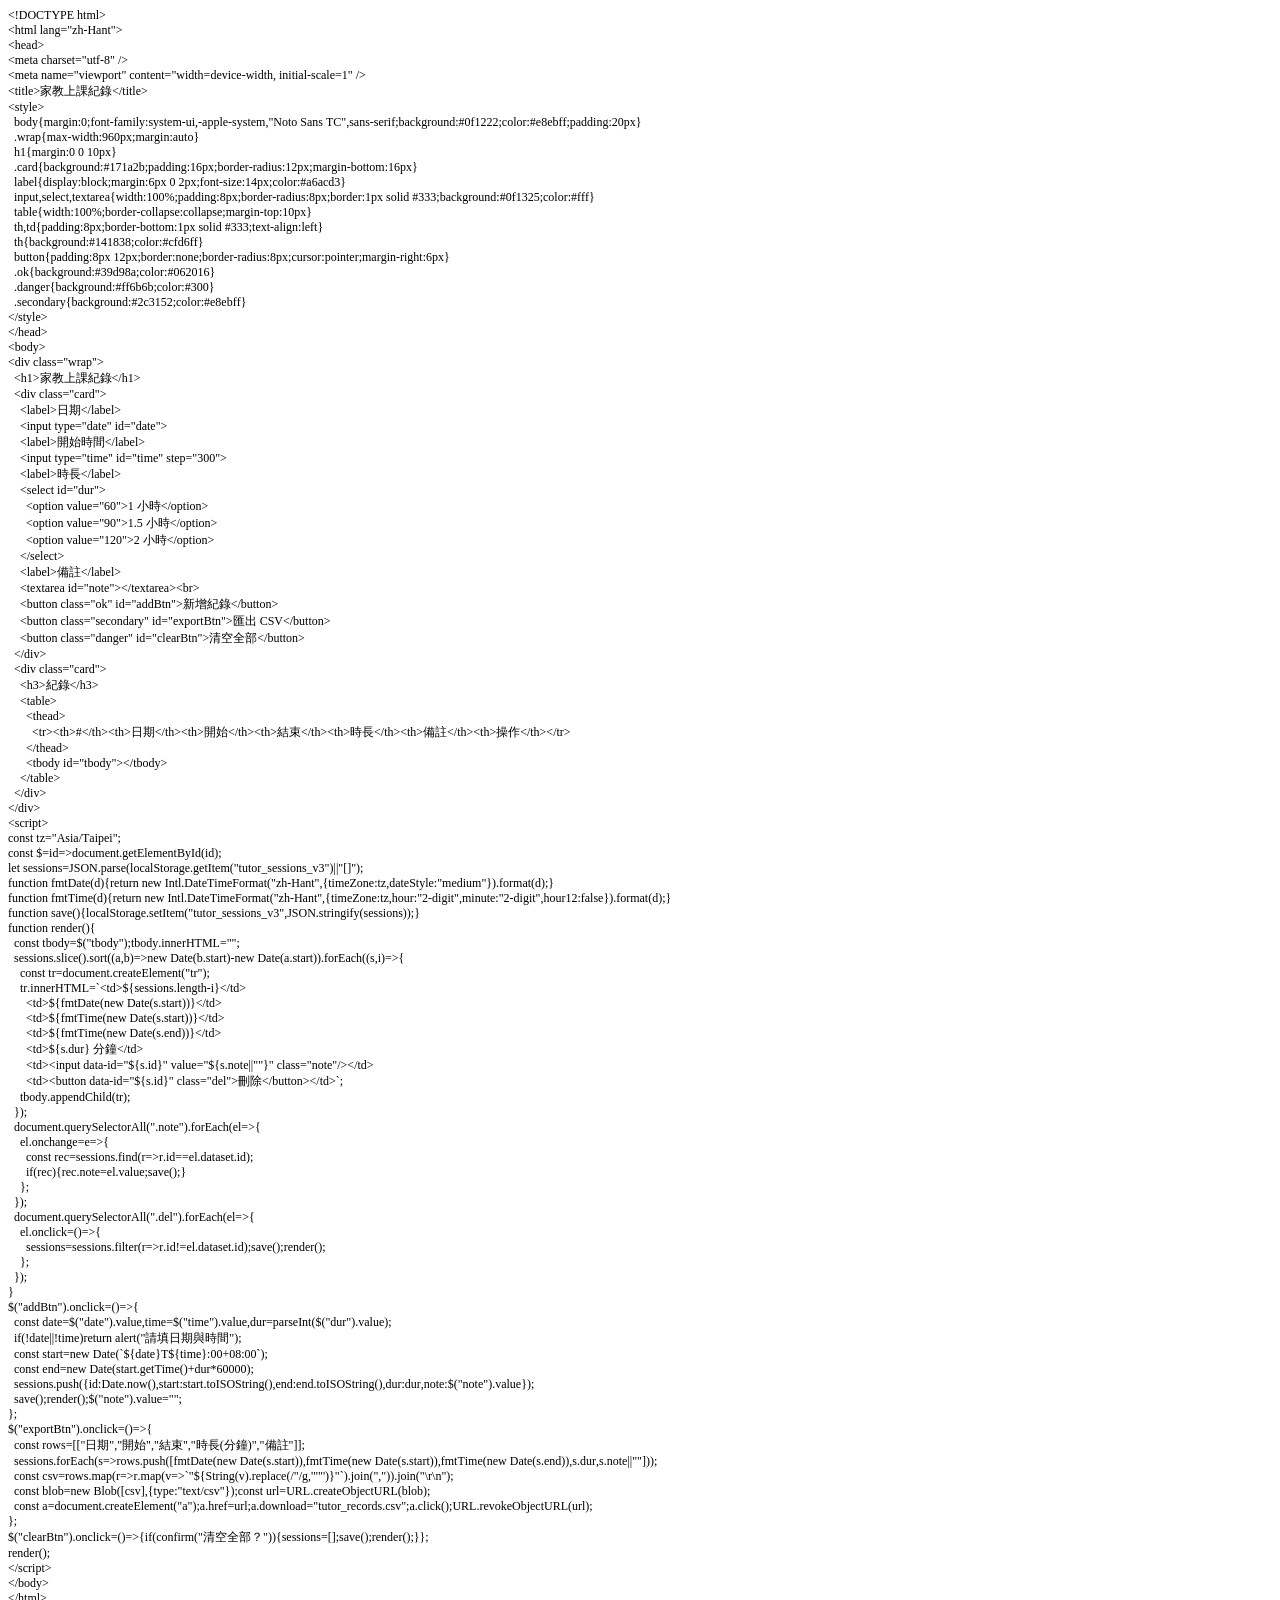
==== index.html @ a34a7658 "Add files via upload" ====
<!DOCTYPE html PUBLIC "-//W3C//DTD HTML 4.01//EN" "http://www.w3.org/TR/html4/strict.dtd">
<html>
<head>
  <meta http-equiv="Content-Type" content="text/html; charset=utf-8">
  <meta http-equiv="Content-Style-Type" content="text/css">
  <title></title>
  <meta name="Generator" content="Cocoa HTML Writer">
  <meta name="CocoaVersion" content="2575.6">
  <style type="text/css">
    p.p1 {margin: 0.0px 0.0px 0.0px 0.0px; font: 12.0px 'Songti TC'; -webkit-text-stroke: #000000}
    span.s1 {font-kerning: none}
  </style>
</head>
<body>
<p class="p1"><span class="s1">&lt;!DOCTYPE html&gt;</span></p>
<p class="p1"><span class="s1">&lt;html lang="zh-Hant"&gt;</span></p>
<p class="p1"><span class="s1">&lt;head&gt;</span></p>
<p class="p1"><span class="s1">&lt;meta charset="utf-8" /&gt;</span></p>
<p class="p1"><span class="s1">&lt;meta name="viewport" content="width=device-width, initial-scale=1" /&gt;</span></p>
<p class="p1"><span class="s1">&lt;title&gt;家教上課紀錄&lt;/title&gt;</span></p>
<p class="p1"><span class="s1">&lt;style&gt;</span></p>
<p class="p1"><span class="s1"><span class="Apple-converted-space">  </span>body{margin:0;font-family:system-ui,-apple-system,"Noto Sans TC",sans-serif;background:#0f1222;color:#e8ebff;padding:20px}</span></p>
<p class="p1"><span class="s1"><span class="Apple-converted-space">  </span>.wrap{max-width:960px;margin:auto}</span></p>
<p class="p1"><span class="s1"><span class="Apple-converted-space">  </span>h1{margin:0 0 10px}</span></p>
<p class="p1"><span class="s1"><span class="Apple-converted-space">  </span>.card{background:#171a2b;padding:16px;border-radius:12px;margin-bottom:16px}</span></p>
<p class="p1"><span class="s1"><span class="Apple-converted-space">  </span>label{display:block;margin:6px 0 2px;font-size:14px;color:#a6acd3}</span></p>
<p class="p1"><span class="s1"><span class="Apple-converted-space">  </span>input,select,textarea{width:100%;padding:8px;border-radius:8px;border:1px solid #333;background:#0f1325;color:#fff}</span></p>
<p class="p1"><span class="s1"><span class="Apple-converted-space">  </span>table{width:100%;border-collapse:collapse;margin-top:10px}</span></p>
<p class="p1"><span class="s1"><span class="Apple-converted-space">  </span>th,td{padding:8px;border-bottom:1px solid #333;text-align:left}</span></p>
<p class="p1"><span class="s1"><span class="Apple-converted-space">  </span>th{background:#141838;color:#cfd6ff}</span></p>
<p class="p1"><span class="s1"><span class="Apple-converted-space">  </span>button{padding:8px 12px;border:none;border-radius:8px;cursor:pointer;margin-right:6px}</span></p>
<p class="p1"><span class="s1"><span class="Apple-converted-space">  </span>.ok{background:#39d98a;color:#062016}</span></p>
<p class="p1"><span class="s1"><span class="Apple-converted-space">  </span>.danger{background:#ff6b6b;color:#300}</span></p>
<p class="p1"><span class="s1"><span class="Apple-converted-space">  </span>.secondary{background:#2c3152;color:#e8ebff}</span></p>
<p class="p1"><span class="s1">&lt;/style&gt;</span></p>
<p class="p1"><span class="s1">&lt;/head&gt;</span></p>
<p class="p1"><span class="s1">&lt;body&gt;</span></p>
<p class="p1"><span class="s1">&lt;div class="wrap"&gt;</span></p>
<p class="p1"><span class="s1"><span class="Apple-converted-space">  </span>&lt;h1&gt;家教上課紀錄&lt;/h1&gt;</span></p>
<p class="p1"><span class="s1"><span class="Apple-converted-space">  </span>&lt;div class="card"&gt;</span></p>
<p class="p1"><span class="s1"><span class="Apple-converted-space">    </span>&lt;label&gt;日期&lt;/label&gt;</span></p>
<p class="p1"><span class="s1"><span class="Apple-converted-space">    </span>&lt;input type="date" id="date"&gt;</span></p>
<p class="p1"><span class="s1"><span class="Apple-converted-space">    </span>&lt;label&gt;開始時間&lt;/label&gt;</span></p>
<p class="p1"><span class="s1"><span class="Apple-converted-space">    </span>&lt;input type="time" id="time" step="300"&gt;</span></p>
<p class="p1"><span class="s1"><span class="Apple-converted-space">    </span>&lt;label&gt;時長&lt;/label&gt;</span></p>
<p class="p1"><span class="s1"><span class="Apple-converted-space">    </span>&lt;select id="dur"&gt;</span></p>
<p class="p1"><span class="s1"><span class="Apple-converted-space">      </span>&lt;option value="60"&gt;1 小時&lt;/option&gt;</span></p>
<p class="p1"><span class="s1"><span class="Apple-converted-space">      </span>&lt;option value="90"&gt;1.5 小時&lt;/option&gt;</span></p>
<p class="p1"><span class="s1"><span class="Apple-converted-space">      </span>&lt;option value="120"&gt;2 小時&lt;/option&gt;</span></p>
<p class="p1"><span class="s1"><span class="Apple-converted-space">    </span>&lt;/select&gt;</span></p>
<p class="p1"><span class="s1"><span class="Apple-converted-space">    </span>&lt;label&gt;備註&lt;/label&gt;</span></p>
<p class="p1"><span class="s1"><span class="Apple-converted-space">    </span>&lt;textarea id="note"&gt;&lt;/textarea&gt;&lt;br&gt;</span></p>
<p class="p1"><span class="s1"><span class="Apple-converted-space">    </span>&lt;button class="ok" id="addBtn"&gt;新增紀錄&lt;/button&gt;</span></p>
<p class="p1"><span class="s1"><span class="Apple-converted-space">    </span>&lt;button class="secondary" id="exportBtn"&gt;匯出 CSV&lt;/button&gt;</span></p>
<p class="p1"><span class="s1"><span class="Apple-converted-space">    </span>&lt;button class="danger" id="clearBtn"&gt;清空全部&lt;/button&gt;</span></p>
<p class="p1"><span class="s1"><span class="Apple-converted-space">  </span>&lt;/div&gt;</span></p>
<p class="p1"><span class="s1"><span class="Apple-converted-space">  </span>&lt;div class="card"&gt;</span></p>
<p class="p1"><span class="s1"><span class="Apple-converted-space">    </span>&lt;h3&gt;紀錄&lt;/h3&gt;</span></p>
<p class="p1"><span class="s1"><span class="Apple-converted-space">    </span>&lt;table&gt;</span></p>
<p class="p1"><span class="s1"><span class="Apple-converted-space">      </span>&lt;thead&gt;</span></p>
<p class="p1"><span class="s1"><span class="Apple-converted-space">        </span>&lt;tr&gt;&lt;th&gt;#&lt;/th&gt;&lt;th&gt;日期&lt;/th&gt;&lt;th&gt;開始&lt;/th&gt;&lt;th&gt;結束&lt;/th&gt;&lt;th&gt;時長&lt;/th&gt;&lt;th&gt;備註&lt;/th&gt;&lt;th&gt;操作&lt;/th&gt;&lt;/tr&gt;</span></p>
<p class="p1"><span class="s1"><span class="Apple-converted-space">      </span>&lt;/thead&gt;</span></p>
<p class="p1"><span class="s1"><span class="Apple-converted-space">      </span>&lt;tbody id="tbody"&gt;&lt;/tbody&gt;</span></p>
<p class="p1"><span class="s1"><span class="Apple-converted-space">    </span>&lt;/table&gt;</span></p>
<p class="p1"><span class="s1"><span class="Apple-converted-space">  </span>&lt;/div&gt;</span></p>
<p class="p1"><span class="s1">&lt;/div&gt;</span></p>
<p class="p1"><span class="s1">&lt;script&gt;</span></p>
<p class="p1"><span class="s1">const tz="Asia/Taipei";</span></p>
<p class="p1"><span class="s1">const $=id=&gt;document.getElementById(id);</span></p>
<p class="p1"><span class="s1">let sessions=JSON.parse(localStorage.getItem("tutor_sessions_v3")||"[]");</span></p>
<p class="p1"><span class="s1">function fmtDate(d){return new Intl.DateTimeFormat("zh-Hant",{timeZone:tz,dateStyle:"medium"}).format(d);}</span></p>
<p class="p1"><span class="s1">function fmtTime(d){return new Intl.DateTimeFormat("zh-Hant",{timeZone:tz,hour:"2-digit",minute:"2-digit",hour12:false}).format(d);}</span></p>
<p class="p1"><span class="s1">function save(){localStorage.setItem("tutor_sessions_v3",JSON.stringify(sessions));}</span></p>
<p class="p1"><span class="s1">function render(){</span></p>
<p class="p1"><span class="s1"><span class="Apple-converted-space">  </span>const tbody=$("tbody");tbody.innerHTML="";</span></p>
<p class="p1"><span class="s1"><span class="Apple-converted-space">  </span>sessions.slice().sort((a,b)=&gt;new Date(b.start)-new Date(a.start)).forEach((s,i)=&gt;{</span></p>
<p class="p1"><span class="s1"><span class="Apple-converted-space">    </span>const tr=document.createElement("tr");</span></p>
<p class="p1"><span class="s1"><span class="Apple-converted-space">    </span>tr.innerHTML=`&lt;td&gt;${sessions.length-i}&lt;/td&gt;</span></p>
<p class="p1"><span class="s1"><span class="Apple-converted-space">      </span>&lt;td&gt;${fmtDate(new Date(s.start))}&lt;/td&gt;</span></p>
<p class="p1"><span class="s1"><span class="Apple-converted-space">      </span>&lt;td&gt;${fmtTime(new Date(s.start))}&lt;/td&gt;</span></p>
<p class="p1"><span class="s1"><span class="Apple-converted-space">      </span>&lt;td&gt;${fmtTime(new Date(s.end))}&lt;/td&gt;</span></p>
<p class="p1"><span class="s1"><span class="Apple-converted-space">      </span>&lt;td&gt;${s.dur} 分鐘&lt;/td&gt;</span></p>
<p class="p1"><span class="s1"><span class="Apple-converted-space">      </span>&lt;td&gt;&lt;input data-id="${s.id}" value="${s.note||""}" class="note"/&gt;&lt;/td&gt;</span></p>
<p class="p1"><span class="s1"><span class="Apple-converted-space">      </span>&lt;td&gt;&lt;button data-id="${s.id}" class="del"&gt;刪除&lt;/button&gt;&lt;/td&gt;`;</span></p>
<p class="p1"><span class="s1"><span class="Apple-converted-space">    </span>tbody.appendChild(tr);</span></p>
<p class="p1"><span class="s1"><span class="Apple-converted-space">  </span>});</span></p>
<p class="p1"><span class="s1"><span class="Apple-converted-space">  </span>document.querySelectorAll(".note").forEach(el=&gt;{</span></p>
<p class="p1"><span class="s1"><span class="Apple-converted-space">    </span>el.onchange=e=&gt;{</span></p>
<p class="p1"><span class="s1"><span class="Apple-converted-space">      </span>const rec=sessions.find(r=&gt;r.id==el.dataset.id);</span></p>
<p class="p1"><span class="s1"><span class="Apple-converted-space">      </span>if(rec){rec.note=el.value;save();}</span></p>
<p class="p1"><span class="s1"><span class="Apple-converted-space">    </span>};</span></p>
<p class="p1"><span class="s1"><span class="Apple-converted-space">  </span>});</span></p>
<p class="p1"><span class="s1"><span class="Apple-converted-space">  </span>document.querySelectorAll(".del").forEach(el=&gt;{</span></p>
<p class="p1"><span class="s1"><span class="Apple-converted-space">    </span>el.onclick=()=&gt;{</span></p>
<p class="p1"><span class="s1"><span class="Apple-converted-space">      </span>sessions=sessions.filter(r=&gt;r.id!=el.dataset.id);save();render();</span></p>
<p class="p1"><span class="s1"><span class="Apple-converted-space">    </span>};</span></p>
<p class="p1"><span class="s1"><span class="Apple-converted-space">  </span>});</span></p>
<p class="p1"><span class="s1">}</span></p>
<p class="p1"><span class="s1">$("addBtn").onclick=()=&gt;{</span></p>
<p class="p1"><span class="s1"><span class="Apple-converted-space">  </span>const date=$("date").value,time=$("time").value,dur=parseInt($("dur").value);</span></p>
<p class="p1"><span class="s1"><span class="Apple-converted-space">  </span>if(!date||!time)return alert("請填日期與時間");</span></p>
<p class="p1"><span class="s1"><span class="Apple-converted-space">  </span>const start=new Date(`${date}T${time}:00+08:00`);</span></p>
<p class="p1"><span class="s1"><span class="Apple-converted-space">  </span>const end=new Date(start.getTime()+dur*60000);</span></p>
<p class="p1"><span class="s1"><span class="Apple-converted-space">  </span>sessions.push({id:Date.now(),start:start.toISOString(),end:end.toISOString(),dur:dur,note:$("note").value});</span></p>
<p class="p1"><span class="s1"><span class="Apple-converted-space">  </span>save();render();$("note").value="";</span></p>
<p class="p1"><span class="s1">};</span></p>
<p class="p1"><span class="s1">$("exportBtn").onclick=()=&gt;{</span></p>
<p class="p1"><span class="s1"><span class="Apple-converted-space">  </span>const rows=[["日期","開始","結束","時長(分鐘)","備註"]];</span></p>
<p class="p1"><span class="s1"><span class="Apple-converted-space">  </span>sessions.forEach(s=&gt;rows.push([fmtDate(new Date(s.start)),fmtTime(new Date(s.start)),fmtTime(new Date(s.end)),s.dur,s.note||""]));</span></p>
<p class="p1"><span class="s1"><span class="Apple-converted-space">  </span>const csv=rows.map(r=&gt;r.map(v=&gt;`"${String(v).replace(/"/g,'""')}"`).join(",")).join("\r\n");</span></p>
<p class="p1"><span class="s1"><span class="Apple-converted-space">  </span>const blob=new Blob([csv],{type:"text/csv"});const url=URL.createObjectURL(blob);</span></p>
<p class="p1"><span class="s1"><span class="Apple-converted-space">  </span>const a=document.createElement("a");a.href=url;a.download="tutor_records.csv";a.click();URL.revokeObjectURL(url);</span></p>
<p class="p1"><span class="s1">};</span></p>
<p class="p1"><span class="s1">$("clearBtn").onclick=()=&gt;{if(confirm("清空全部？")){sessions=[];save();render();}};</span></p>
<p class="p1"><span class="s1">render();</span></p>
<p class="p1"><span class="s1">&lt;/script&gt;</span></p>
<p class="p1"><span class="s1">&lt;/body&gt;</span></p>
<p class="p1"><span class="s1">&lt;/html&gt;</span></p>
</body>
</html>
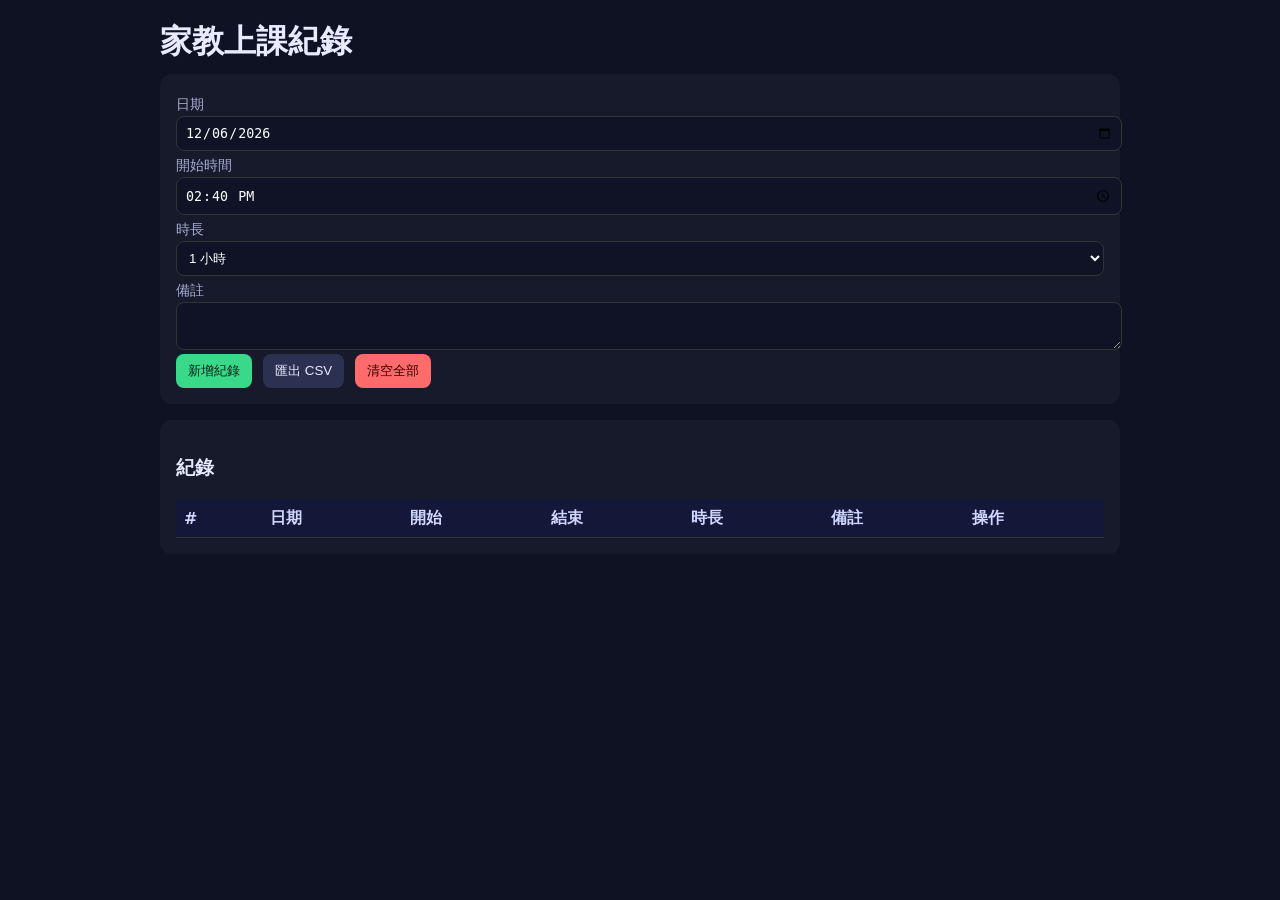
==== commit f5b2316d: "Add files via upload" ====
--- a/index.html
+++ b/index.html
@@ -1,120 +1,116 @@
-<!DOCTYPE html PUBLIC "-//W3C//DTD HTML 4.01//EN" "http://www.w3.org/TR/html4/strict.dtd">
-<html>
+<!DOCTYPE html>
+<html lang="zh-Hant">
 <head>
-  <meta http-equiv="Content-Type" content="text/html; charset=utf-8">
-  <meta http-equiv="Content-Style-Type" content="text/css">
-  <title></title>
-  <meta name="Generator" content="Cocoa HTML Writer">
-  <meta name="CocoaVersion" content="2575.6">
-  <style type="text/css">
-    p.p1 {margin: 0.0px 0.0px 0.0px 0.0px; font: 12.0px 'Songti TC'; -webkit-text-stroke: #000000}
-    span.s1 {font-kerning: none}
-  </style>
+<meta charset="utf-8" />
+<meta name="viewport" content="width=device-width, initial-scale=1" />
+<title>家教上課紀錄</title>
+<style>
+  body{margin:0;font-family:system-ui,-apple-system,"Noto Sans TC",sans-serif;background:#0f1222;color:#e8ebff;padding:20px}
+  .wrap{max-width:960px;margin:auto}
+  h1{margin:0 0 10px}
+  .card{background:#171a2b;padding:16px;border-radius:12px;margin-bottom:16px}
+  label{display:block;margin:6px 0 2px;font-size:14px;color:#a6acd3}
+  input,select,textarea{width:100%;padding:8px;border-radius:8px;border:1px solid #333;background:#0f1325;color:#fff}
+  table{width:100%;border-collapse:collapse;margin-top:10px}
+  th,td{padding:8px;border-bottom:1px solid #333;text-align:left}
+  th{background:#141838;color:#cfd6ff}
+  button{padding:8px 12px;border:none;border-radius:8px;cursor:pointer;margin-right:6px}
+  .ok{background:#39d98a;color:#062016}
+  .danger{background:#ff6b6b;color:#300}
+  .secondary{background:#2c3152;color:#e8ebff}
+</style>
 </head>
 <body>
-<p class="p1"><span class="s1">&lt;!DOCTYPE html&gt;</span></p>
-<p class="p1"><span class="s1">&lt;html lang="zh-Hant"&gt;</span></p>
-<p class="p1"><span class="s1">&lt;head&gt;</span></p>
-<p class="p1"><span class="s1">&lt;meta charset="utf-8" /&gt;</span></p>
-<p class="p1"><span class="s1">&lt;meta name="viewport" content="width=device-width, initial-scale=1" /&gt;</span></p>
-<p class="p1"><span class="s1">&lt;title&gt;家教上課紀錄&lt;/title&gt;</span></p>
-<p class="p1"><span class="s1">&lt;style&gt;</span></p>
-<p class="p1"><span class="s1"><span class="Apple-converted-space">  </span>body{margin:0;font-family:system-ui,-apple-system,"Noto Sans TC",sans-serif;background:#0f1222;color:#e8ebff;padding:20px}</span></p>
-<p class="p1"><span class="s1"><span class="Apple-converted-space">  </span>.wrap{max-width:960px;margin:auto}</span></p>
-<p class="p1"><span class="s1"><span class="Apple-converted-space">  </span>h1{margin:0 0 10px}</span></p>
-<p class="p1"><span class="s1"><span class="Apple-converted-space">  </span>.card{background:#171a2b;padding:16px;border-radius:12px;margin-bottom:16px}</span></p>
-<p class="p1"><span class="s1"><span class="Apple-converted-space">  </span>label{display:block;margin:6px 0 2px;font-size:14px;color:#a6acd3}</span></p>
-<p class="p1"><span class="s1"><span class="Apple-converted-space">  </span>input,select,textarea{width:100%;padding:8px;border-radius:8px;border:1px solid #333;background:#0f1325;color:#fff}</span></p>
-<p class="p1"><span class="s1"><span class="Apple-converted-space">  </span>table{width:100%;border-collapse:collapse;margin-top:10px}</span></p>
-<p class="p1"><span class="s1"><span class="Apple-converted-space">  </span>th,td{padding:8px;border-bottom:1px solid #333;text-align:left}</span></p>
-<p class="p1"><span class="s1"><span class="Apple-converted-space">  </span>th{background:#141838;color:#cfd6ff}</span></p>
-<p class="p1"><span class="s1"><span class="Apple-converted-space">  </span>button{padding:8px 12px;border:none;border-radius:8px;cursor:pointer;margin-right:6px}</span></p>
-<p class="p1"><span class="s1"><span class="Apple-converted-space">  </span>.ok{background:#39d98a;color:#062016}</span></p>
-<p class="p1"><span class="s1"><span class="Apple-converted-space">  </span>.danger{background:#ff6b6b;color:#300}</span></p>
-<p class="p1"><span class="s1"><span class="Apple-converted-space">  </span>.secondary{background:#2c3152;color:#e8ebff}</span></p>
-<p class="p1"><span class="s1">&lt;/style&gt;</span></p>
-<p class="p1"><span class="s1">&lt;/head&gt;</span></p>
-<p class="p1"><span class="s1">&lt;body&gt;</span></p>
-<p class="p1"><span class="s1">&lt;div class="wrap"&gt;</span></p>
-<p class="p1"><span class="s1"><span class="Apple-converted-space">  </span>&lt;h1&gt;家教上課紀錄&lt;/h1&gt;</span></p>
-<p class="p1"><span class="s1"><span class="Apple-converted-space">  </span>&lt;div class="card"&gt;</span></p>
-<p class="p1"><span class="s1"><span class="Apple-converted-space">    </span>&lt;label&gt;日期&lt;/label&gt;</span></p>
-<p class="p1"><span class="s1"><span class="Apple-converted-space">    </span>&lt;input type="date" id="date"&gt;</span></p>
-<p class="p1"><span class="s1"><span class="Apple-converted-space">    </span>&lt;label&gt;開始時間&lt;/label&gt;</span></p>
-<p class="p1"><span class="s1"><span class="Apple-converted-space">    </span>&lt;input type="time" id="time" step="300"&gt;</span></p>
-<p class="p1"><span class="s1"><span class="Apple-converted-space">    </span>&lt;label&gt;時長&lt;/label&gt;</span></p>
-<p class="p1"><span class="s1"><span class="Apple-converted-space">    </span>&lt;select id="dur"&gt;</span></p>
-<p class="p1"><span class="s1"><span class="Apple-converted-space">      </span>&lt;option value="60"&gt;1 小時&lt;/option&gt;</span></p>
-<p class="p1"><span class="s1"><span class="Apple-converted-space">      </span>&lt;option value="90"&gt;1.5 小時&lt;/option&gt;</span></p>
-<p class="p1"><span class="s1"><span class="Apple-converted-space">      </span>&lt;option value="120"&gt;2 小時&lt;/option&gt;</span></p>
-<p class="p1"><span class="s1"><span class="Apple-converted-space">    </span>&lt;/select&gt;</span></p>
-<p class="p1"><span class="s1"><span class="Apple-converted-space">    </span>&lt;label&gt;備註&lt;/label&gt;</span></p>
-<p class="p1"><span class="s1"><span class="Apple-converted-space">    </span>&lt;textarea id="note"&gt;&lt;/textarea&gt;&lt;br&gt;</span></p>
-<p class="p1"><span class="s1"><span class="Apple-converted-space">    </span>&lt;button class="ok" id="addBtn"&gt;新增紀錄&lt;/button&gt;</span></p>
-<p class="p1"><span class="s1"><span class="Apple-converted-space">    </span>&lt;button class="secondary" id="exportBtn"&gt;匯出 CSV&lt;/button&gt;</span></p>
-<p class="p1"><span class="s1"><span class="Apple-converted-space">    </span>&lt;button class="danger" id="clearBtn"&gt;清空全部&lt;/button&gt;</span></p>
-<p class="p1"><span class="s1"><span class="Apple-converted-space">  </span>&lt;/div&gt;</span></p>
-<p class="p1"><span class="s1"><span class="Apple-converted-space">  </span>&lt;div class="card"&gt;</span></p>
-<p class="p1"><span class="s1"><span class="Apple-converted-space">    </span>&lt;h3&gt;紀錄&lt;/h3&gt;</span></p>
-<p class="p1"><span class="s1"><span class="Apple-converted-space">    </span>&lt;table&gt;</span></p>
-<p class="p1"><span class="s1"><span class="Apple-converted-space">      </span>&lt;thead&gt;</span></p>
-<p class="p1"><span class="s1"><span class="Apple-converted-space">        </span>&lt;tr&gt;&lt;th&gt;#&lt;/th&gt;&lt;th&gt;日期&lt;/th&gt;&lt;th&gt;開始&lt;/th&gt;&lt;th&gt;結束&lt;/th&gt;&lt;th&gt;時長&lt;/th&gt;&lt;th&gt;備註&lt;/th&gt;&lt;th&gt;操作&lt;/th&gt;&lt;/tr&gt;</span></p>
-<p class="p1"><span class="s1"><span class="Apple-converted-space">      </span>&lt;/thead&gt;</span></p>
-<p class="p1"><span class="s1"><span class="Apple-converted-space">      </span>&lt;tbody id="tbody"&gt;&lt;/tbody&gt;</span></p>
-<p class="p1"><span class="s1"><span class="Apple-converted-space">    </span>&lt;/table&gt;</span></p>
-<p class="p1"><span class="s1"><span class="Apple-converted-space">  </span>&lt;/div&gt;</span></p>
-<p class="p1"><span class="s1">&lt;/div&gt;</span></p>
-<p class="p1"><span class="s1">&lt;script&gt;</span></p>
-<p class="p1"><span class="s1">const tz="Asia/Taipei";</span></p>
-<p class="p1"><span class="s1">const $=id=&gt;document.getElementById(id);</span></p>
-<p class="p1"><span class="s1">let sessions=JSON.parse(localStorage.getItem("tutor_sessions_v3")||"[]");</span></p>
-<p class="p1"><span class="s1">function fmtDate(d){return new Intl.DateTimeFormat("zh-Hant",{timeZone:tz,dateStyle:"medium"}).format(d);}</span></p>
-<p class="p1"><span class="s1">function fmtTime(d){return new Intl.DateTimeFormat("zh-Hant",{timeZone:tz,hour:"2-digit",minute:"2-digit",hour12:false}).format(d);}</span></p>
-<p class="p1"><span class="s1">function save(){localStorage.setItem("tutor_sessions_v3",JSON.stringify(sessions));}</span></p>
-<p class="p1"><span class="s1">function render(){</span></p>
-<p class="p1"><span class="s1"><span class="Apple-converted-space">  </span>const tbody=$("tbody");tbody.innerHTML="";</span></p>
-<p class="p1"><span class="s1"><span class="Apple-converted-space">  </span>sessions.slice().sort((a,b)=&gt;new Date(b.start)-new Date(a.start)).forEach((s,i)=&gt;{</span></p>
-<p class="p1"><span class="s1"><span class="Apple-converted-space">    </span>const tr=document.createElement("tr");</span></p>
-<p class="p1"><span class="s1"><span class="Apple-converted-space">    </span>tr.innerHTML=`&lt;td&gt;${sessions.length-i}&lt;/td&gt;</span></p>
-<p class="p1"><span class="s1"><span class="Apple-converted-space">      </span>&lt;td&gt;${fmtDate(new Date(s.start))}&lt;/td&gt;</span></p>
-<p class="p1"><span class="s1"><span class="Apple-converted-space">      </span>&lt;td&gt;${fmtTime(new Date(s.start))}&lt;/td&gt;</span></p>
-<p class="p1"><span class="s1"><span class="Apple-converted-space">      </span>&lt;td&gt;${fmtTime(new Date(s.end))}&lt;/td&gt;</span></p>
-<p class="p1"><span class="s1"><span class="Apple-converted-space">      </span>&lt;td&gt;${s.dur} 分鐘&lt;/td&gt;</span></p>
-<p class="p1"><span class="s1"><span class="Apple-converted-space">      </span>&lt;td&gt;&lt;input data-id="${s.id}" value="${s.note||""}" class="note"/&gt;&lt;/td&gt;</span></p>
-<p class="p1"><span class="s1"><span class="Apple-converted-space">      </span>&lt;td&gt;&lt;button data-id="${s.id}" class="del"&gt;刪除&lt;/button&gt;&lt;/td&gt;`;</span></p>
-<p class="p1"><span class="s1"><span class="Apple-converted-space">    </span>tbody.appendChild(tr);</span></p>
-<p class="p1"><span class="s1"><span class="Apple-converted-space">  </span>});</span></p>
-<p class="p1"><span class="s1"><span class="Apple-converted-space">  </span>document.querySelectorAll(".note").forEach(el=&gt;{</span></p>
-<p class="p1"><span class="s1"><span class="Apple-converted-space">    </span>el.onchange=e=&gt;{</span></p>
-<p class="p1"><span class="s1"><span class="Apple-converted-space">      </span>const rec=sessions.find(r=&gt;r.id==el.dataset.id);</span></p>
-<p class="p1"><span class="s1"><span class="Apple-converted-space">      </span>if(rec){rec.note=el.value;save();}</span></p>
-<p class="p1"><span class="s1"><span class="Apple-converted-space">    </span>};</span></p>
-<p class="p1"><span class="s1"><span class="Apple-converted-space">  </span>});</span></p>
-<p class="p1"><span class="s1"><span class="Apple-converted-space">  </span>document.querySelectorAll(".del").forEach(el=&gt;{</span></p>
-<p class="p1"><span class="s1"><span class="Apple-converted-space">    </span>el.onclick=()=&gt;{</span></p>
-<p class="p1"><span class="s1"><span class="Apple-converted-space">      </span>sessions=sessions.filter(r=&gt;r.id!=el.dataset.id);save();render();</span></p>
-<p class="p1"><span class="s1"><span class="Apple-converted-space">    </span>};</span></p>
-<p class="p1"><span class="s1"><span class="Apple-converted-space">  </span>});</span></p>
-<p class="p1"><span class="s1">}</span></p>
-<p class="p1"><span class="s1">$("addBtn").onclick=()=&gt;{</span></p>
-<p class="p1"><span class="s1"><span class="Apple-converted-space">  </span>const date=$("date").value,time=$("time").value,dur=parseInt($("dur").value);</span></p>
-<p class="p1"><span class="s1"><span class="Apple-converted-space">  </span>if(!date||!time)return alert("請填日期與時間");</span></p>
-<p class="p1"><span class="s1"><span class="Apple-converted-space">  </span>const start=new Date(`${date}T${time}:00+08:00`);</span></p>
-<p class="p1"><span class="s1"><span class="Apple-converted-space">  </span>const end=new Date(start.getTime()+dur*60000);</span></p>
-<p class="p1"><span class="s1"><span class="Apple-converted-space">  </span>sessions.push({id:Date.now(),start:start.toISOString(),end:end.toISOString(),dur:dur,note:$("note").value});</span></p>
-<p class="p1"><span class="s1"><span class="Apple-converted-space">  </span>save();render();$("note").value="";</span></p>
-<p class="p1"><span class="s1">};</span></p>
-<p class="p1"><span class="s1">$("exportBtn").onclick=()=&gt;{</span></p>
-<p class="p1"><span class="s1"><span class="Apple-converted-space">  </span>const rows=[["日期","開始","結束","時長(分鐘)","備註"]];</span></p>
-<p class="p1"><span class="s1"><span class="Apple-converted-space">  </span>sessions.forEach(s=&gt;rows.push([fmtDate(new Date(s.start)),fmtTime(new Date(s.start)),fmtTime(new Date(s.end)),s.dur,s.note||""]));</span></p>
-<p class="p1"><span class="s1"><span class="Apple-converted-space">  </span>const csv=rows.map(r=&gt;r.map(v=&gt;`"${String(v).replace(/"/g,'""')}"`).join(",")).join("\r\n");</span></p>
-<p class="p1"><span class="s1"><span class="Apple-converted-space">  </span>const blob=new Blob([csv],{type:"text/csv"});const url=URL.createObjectURL(blob);</span></p>
-<p class="p1"><span class="s1"><span class="Apple-converted-space">  </span>const a=document.createElement("a");a.href=url;a.download="tutor_records.csv";a.click();URL.revokeObjectURL(url);</span></p>
-<p class="p1"><span class="s1">};</span></p>
-<p class="p1"><span class="s1">$("clearBtn").onclick=()=&gt;{if(confirm("清空全部？")){sessions=[];save();render();}};</span></p>
-<p class="p1"><span class="s1">render();</span></p>
-<p class="p1"><span class="s1">&lt;/script&gt;</span></p>
-<p class="p1"><span class="s1">&lt;/body&gt;</span></p>
-<p class="p1"><span class="s1">&lt;/html&gt;</span></p>
+<div class="wrap">
+  <h1>家教上課紀錄</h1>
+  <div class="card">
+    <label>日期</label>
+    <input type="date" id="date">
+    <label>開始時間</label>
+    <input type="time" id="time" step="300">
+    <label>時長</label>
+    <select id="dur">
+      <option value="60">1 小時</option>
+      <option value="90">1.5 小時</option>
+      <option value="120">2 小時</option>
+    </select>
+    <label>備註</label>
+    <textarea id="note"></textarea><br>
+    <button class="ok" id="addBtn">新增紀錄</button>
+    <button class="secondary" id="exportBtn">匯出 CSV</button>
+    <button class="danger" id="clearBtn">清空全部</button>
+  </div>
+  <div class="card">
+    <h3>紀錄</h3>
+    <table>
+      <thead>
+        <tr><th>#</th><th>日期</th><th>開始</th><th>結束</th><th>時長</th><th>備註</th><th>操作</th></tr>
+      </thead>
+      <tbody id="tbody"></tbody>
+    </table>
+  </div>
+</div>
+<script>
+const tz="Asia/Taipei";
+const $=id=>document.getElementById(id);
+let sessions=JSON.parse(localStorage.getItem("tutor_sessions_v3")||"[]");
+
+function fmtDate(d){return new Intl.DateTimeFormat("zh-Hant",{timeZone:tz,dateStyle:"medium"}).format(d);}
+function fmtTime(d){return new Intl.DateTimeFormat("zh-Hant",{timeZone:tz,hour:"2-digit",minute:"2-digit",hour12:false}).format(d);}
+function save(){localStorage.setItem("tutor_sessions_v3",JSON.stringify(sessions));}
+function render(){
+  const tbody=$("tbody");tbody.innerHTML="";
+  sessions.slice().sort((a,b)=>new Date(b.start)-new Date(a.start)).forEach((s,i)=>{
+    const tr=document.createElement("tr");
+    tr.innerHTML=`<td>${sessions.length-i}</td>
+      <td>${fmtDate(new Date(s.start))}</td>
+      <td>${fmtTime(new Date(s.start))}</td>
+      <td>${fmtTime(new Date(s.end))}</td>
+      <td>${s.dur} 分鐘</td>
+      <td><input data-id="${s.id}" value="${s.note||""}" class="note"/></td>
+      <td><button data-id="${s.id}" class="del">刪除</button></td>`;
+    tbody.appendChild(tr);
+  });
+  document.querySelectorAll(".note").forEach(el=>{
+    el.onchange=e=>{
+      const rec=sessions.find(r=>r.id==el.dataset.id);
+      if(rec){rec.note=el.value;save();}
+    };
+  });
+  document.querySelectorAll(".del").forEach(el=>{
+    el.onclick=()=>{
+      sessions=sessions.filter(r=>r.id!=el.dataset.id);save();render();
+    };
+  });
+}
+
+// 預設填入現在日期和時間（四捨五入到最近 5 分鐘）
+function initDefaults(){
+  const now=new Date(new Date().toLocaleString("en-US",{timeZone:tz}));
+  $("date").value=now.toISOString().slice(0,10);
+  const mins=now.getMinutes();
+  const rounded=Math.round(mins/5)*5;
+  now.setMinutes(rounded,0,0);
+  $("time").value=`${String(now.getHours()).padStart(2,"0")}:${String(now.getMinutes()).padStart(2,"0")}`;
+}
+
+$("addBtn").onclick=()=>{
+  const date=$("date").value,time=$("time").value,dur=parseInt($("dur").value);
+  if(!date||!time)return alert("請填日期與時間");
+  const start=new Date(`${date}T${time}:00+08:00`);
+  const end=new Date(start.getTime()+dur*60000);
+  sessions.push({id:Date.now(),start:start.toISOString(),end:end.toISOString(),dur:dur,note:$("note").value});
+  save();render();$("note").value="";initDefaults();
+};
+$("exportBtn").onclick=()=>{
+  const rows=[["日期","開始","結束","時長(分鐘)","備註"]];
+  sessions.forEach(s=>rows.push([fmtDate(new Date(s.start)),fmtTime(new Date(s.start)),fmtTime(new Date(s.end)),s.dur,s.note||""]));
+  const csv=rows.map(r=>r.map(v=>`"${String(v).replace(/"/g,'""')}"`).join(",")).join("\r\n");
+  const blob=new Blob([csv],{type:"text/csv"});const url=URL.createObjectURL(blob);
+  const a=document.createElement("a");a.href=url;a.download="tutor_records.csv";a.click();URL.revokeObjectURL(url);
+};
+$("clearBtn").onclick=()=>{if(confirm("清空全部？")){sessions=[];save();render();}};
+initDefaults();render();
+</script>
 </body>
-</html>
+</html>
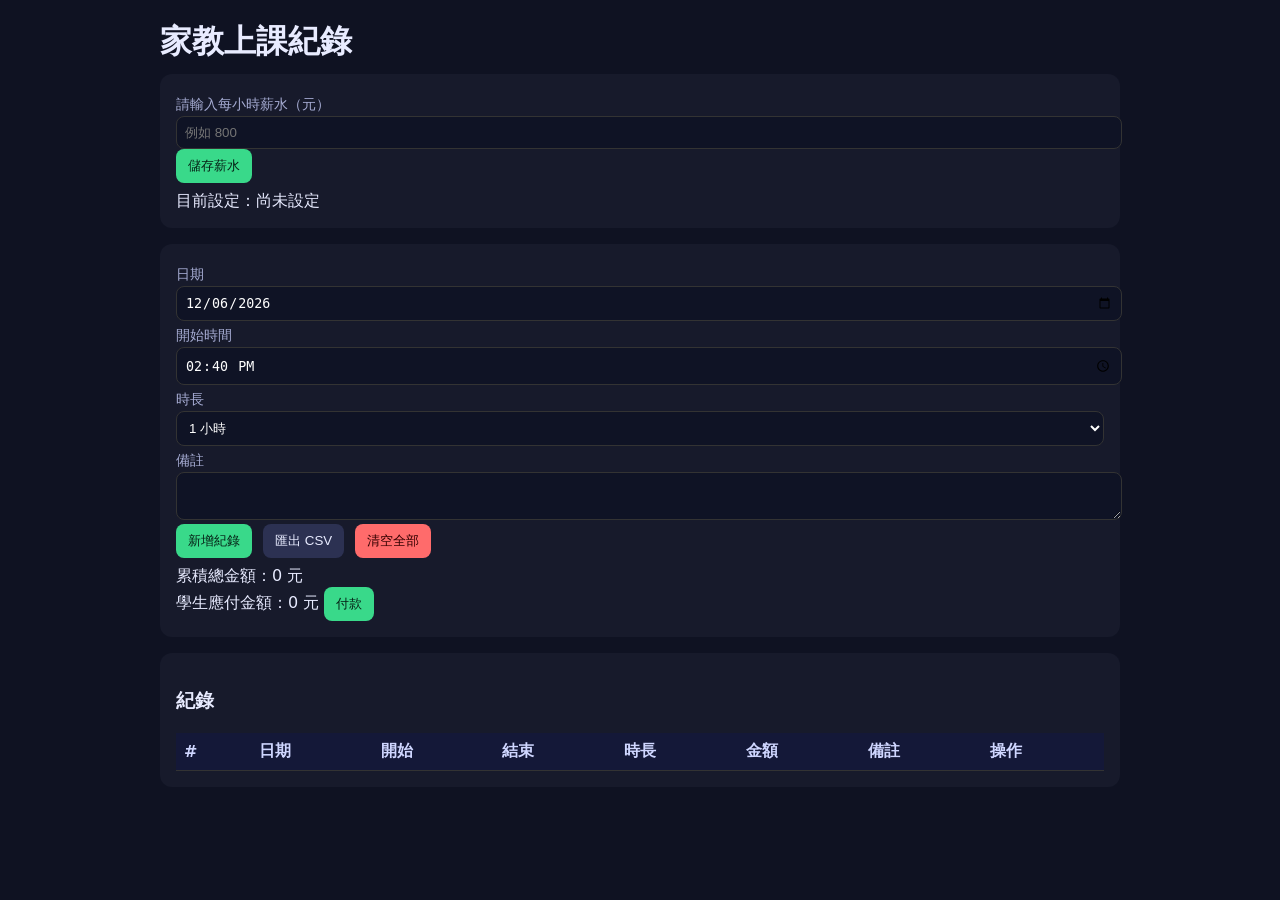
==== commit 4a3647ec: "Create index.html" ====
--- a/index.html
+++ b/index.html
@@ -18,11 +18,22 @@
   .ok{background:#39d98a;color:#062016}
   .danger{background:#ff6b6b;color:#300}
   .secondary{background:#2c3152;color:#e8ebff}
+  .summary{font-size:16px;margin-top:8px}
 </style>
 </head>
 <body>
 <div class="wrap">
   <h1>家教上課紀錄</h1>
+  
+  <!-- 每小時薪水設定 -->
+  <div class="card">
+    <label>請輸入每小時薪水（元）</label>
+    <input type="number" id="salary" placeholder="例如 800">
+    <button class="ok" id="saveSalary">儲存薪水</button>
+    <div class="summary">目前設定：<span id="salaryDisplay">尚未設定</span></div>
+  </div>
+
+  <!-- 新增紀錄 -->
   <div class="card">
     <label>日期</label>
     <input type="date" id="date">
@@ -39,12 +50,19 @@
     <button class="ok" id="addBtn">新增紀錄</button>
     <button class="secondary" id="exportBtn">匯出 CSV</button>
     <button class="danger" id="clearBtn">清空全部</button>
+    <div class="summary">
+      累積總金額：<span id="totalMoney">0</span> 元<br>
+      學生應付金額：<span id="studentDue">0</span> 元 
+      <button class="ok" id="payBtn">付款</button>
+    </div>
   </div>
+
+  <!-- 紀錄表格 -->
   <div class="card">
     <h3>紀錄</h3>
     <table>
       <thead>
-        <tr><th>#</th><th>日期</th><th>開始</th><th>結束</th><th>時長</th><th>備註</th><th>操作</th></tr>
+        <tr><th>#</th><th>日期</th><th>開始</th><th>結束</th><th>時長</th><th>金額</th><th>備註</th><th>操作</th></tr>
       </thead>
       <tbody id="tbody"></tbody>
     </table>
@@ -53,11 +71,18 @@
 <script>
 const tz="Asia/Taipei";
 const $=id=>document.getElementById(id);
-let sessions=JSON.parse(localStorage.getItem("tutor_sessions_v3")||"[]");
+let sessions=JSON.parse(localStorage.getItem("tutor_sessions_v4")||"[]");
+let salary=JSON.parse(localStorage.getItem("tutor_salary")||"0");
+let studentDue=JSON.parse(localStorage.getItem("tutor_due")||"0");
 
 function fmtDate(d){return new Intl.DateTimeFormat("zh-Hant",{timeZone:tz,dateStyle:"medium"}).format(d);}
 function fmtTime(d){return new Intl.DateTimeFormat("zh-Hant",{timeZone:tz,hour:"2-digit",minute:"2-digit",hour12:false}).format(d);}
-function save(){localStorage.setItem("tutor_sessions_v3",JSON.stringify(sessions));}
+function save(){localStorage.setItem("tutor_sessions_v4",JSON.stringify(sessions));}
+function updateDisplay(){
+  $("salaryDisplay").textContent=salary>0? salary+" 元/小時":"尚未設定";
+  $("totalMoney").textContent=sessions.reduce((a,s)=>a+s.money,0);
+  $("studentDue").textContent=studentDue;
+}
 function render(){
   const tbody=$("tbody");tbody.innerHTML="";
   sessions.slice().sort((a,b)=>new Date(b.start)-new Date(a.start)).forEach((s,i)=>{
@@ -67,6 +92,7 @@
       <td>${fmtTime(new Date(s.start))}</td>
       <td>${fmtTime(new Date(s.end))}</td>
       <td>${s.dur} 分鐘</td>
+      <td>${s.money} 元</td>
       <td><input data-id="${s.id}" value="${s.note||""}" class="note"/></td>
       <td><button data-id="${s.id}" class="del">刪除</button></td>`;
     tbody.appendChild(tr);
@@ -79,12 +105,13 @@
   });
   document.querySelectorAll(".del").forEach(el=>{
     el.onclick=()=>{
-      sessions=sessions.filter(r=>r.id!=el.dataset.id);save();render();
+      sessions=sessions.filter(r=>r.id!=el.dataset.id);save();render();updateDisplay();
     };
   });
+  updateDisplay();
 }
 
-// 預設填入現在日期和時間（四捨五入到最近 5 分鐘）
+// 預設填入現在日期時間
 function initDefaults(){
   const now=new Date(new Date().toLocaleString("en-US",{timeZone:tz}));
   $("date").value=now.toISOString().slice(0,10);
@@ -94,23 +121,37 @@
   $("time").value=`${String(now.getHours()).padStart(2,"0")}:${String(now.getMinutes()).padStart(2,"0")}`;
 }
 
+$("saveSalary").onclick=()=>{
+  const val=parseInt($("salary").value);
+  if(!val||val<=0)return alert("請輸入正確薪水");
+  salary=val;
+  localStorage.setItem("tutor_salary",JSON.stringify(salary));
+  updateDisplay();
+};
+
 $("addBtn").onclick=()=>{
+  if(salary<=0)return alert("請先設定薪水");
   const date=$("date").value,time=$("time").value,dur=parseInt($("dur").value);
   if(!date||!time)return alert("請填日期與時間");
   const start=new Date(`${date}T${time}:00+08:00`);
   const end=new Date(start.getTime()+dur*60000);
-  sessions.push({id:Date.now(),start:start.toISOString(),end:end.toISOString(),dur:dur,note:$("note").value});
+  const money=Math.round((dur/60)*salary);
+  sessions.push({id:Date.now(),start:start.toISOString(),end:end.toISOString(),dur:dur,note:$("note").value,money:money});
+  studentDue+=money;
+  localStorage.setItem("tutor_due",JSON.stringify(studentDue));
   save();render();$("note").value="";initDefaults();
 };
+
 $("exportBtn").onclick=()=>{
-  const rows=[["日期","開始","結束","時長(分鐘)","備註"]];
-  sessions.forEach(s=>rows.push([fmtDate(new Date(s.start)),fmtTime(new Date(s.start)),fmtTime(new Date(s.end)),s.dur,s.note||""]));
+  const rows=[["日期","開始","結束","時長(分鐘)","金額","備註"]];
+  sessions.forEach(s=>rows.push([fmtDate(new Date(s.start)),fmtTime(new Date(s.start)),fmtTime(new Date(s.end)),s.dur,s.money,s.note||""]));
   const csv=rows.map(r=>r.map(v=>`"${String(v).replace(/"/g,'""')}"`).join(",")).join("\r\n");
   const blob=new Blob([csv],{type:"text/csv"});const url=URL.createObjectURL(blob);
   const a=document.createElement("a");a.href=url;a.download="tutor_records.csv";a.click();URL.revokeObjectURL(url);
 };
-$("clearBtn").onclick=()=>{if(confirm("清空全部？")){sessions=[];save();render();}};
+$("clearBtn").onclick=()=>{if(confirm("清空全部？")){sessions=[];save();studentDue=0;localStorage.setItem("tutor_due",0);render();}};
+$("payBtn").onclick=()=>{if(confirm("確定已付款？")){studentDue=0;localStorage.setItem("tutor_due",0);updateDisplay();}};
 initDefaults();render();
 </script>
 </body>
-</html>+</html>
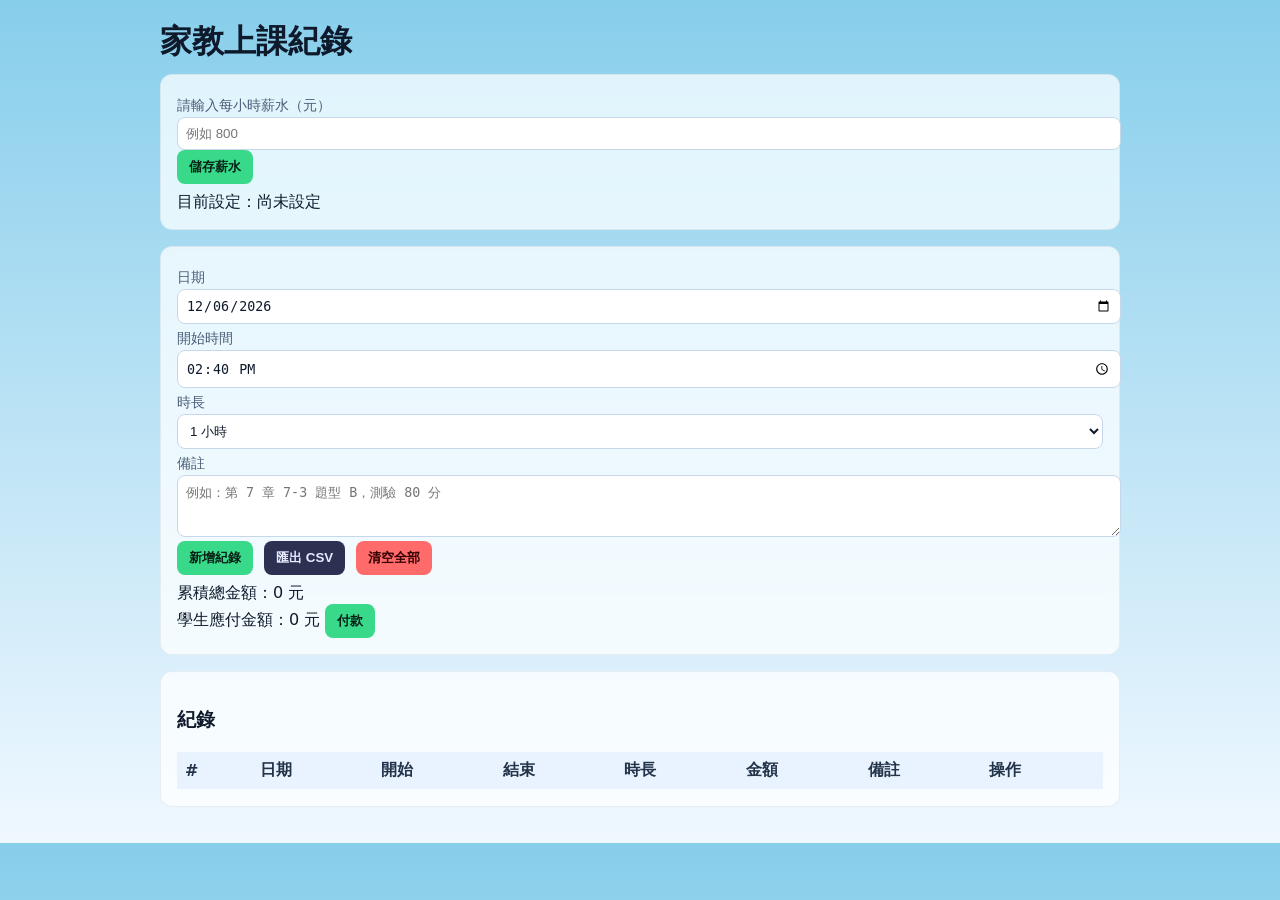
==== commit ca916073: "Update index.html" ====
--- a/index.html
+++ b/index.html
@@ -5,16 +5,57 @@
 <meta name="viewport" content="width=device-width, initial-scale=1" />
 <title>家教上課紀錄</title>
 <style>
-  body{margin:0;font-family:system-ui,-apple-system,"Noto Sans TC",sans-serif;background:#0f1222;color:#e8ebff;padding:20px}
+  /* 背景主題：依時段切換 */
+  body{
+    margin:0;
+    font-family:system-ui,-apple-system,"Noto Sans TC",sans-serif;
+    color:#e8ebff;
+    padding:20px;
+    transition: background 0.8s ease, color 0.3s ease;
+  }
+  /* 夜晚（預設） */
+  body.night{ background:#0f1222; }
+  /* 清晨 */
+  body.morning{ background:linear-gradient(180deg,#89cff0,#f7fbff); color:#102033; }
+  /* 白天 */
+  body.day{ background:linear-gradient(180deg,#87ceeb,#f0f8ff); color:#0e1a2b; }
+  /* 傍晚 */
+  body.evening{ background:linear-gradient(180deg,#ff9966,#663399); }
+
   .wrap{max-width:960px;margin:auto}
   h1{margin:0 0 10px}
-  .card{background:#171a2b;padding:16px;border-radius:12px;margin-bottom:16px}
+
+  .card{
+    background:rgba(17,20,38,.84);
+    backdrop-filter:saturate(1.2) blur(4px);
+    padding:16px;border-radius:12px;margin-bottom:16px;
+    border:1px solid rgba(255,255,255,.08);
+  }
+  /* 白天/清晨時卡片偏亮 */
+  body.day .card, body.morning .card{
+    background:rgba(255,255,255,.75);
+    color:#0e1a2b;
+    border-color:rgba(0,0,0,.06);
+  }
+  body.day th, body.morning th{ color:#23334a; background:#e9f3ff; }
+  body.day input, body.day select, body.day textarea,
+  body.morning input, body.morning select, body.morning textarea{
+    background:#ffffff; color:#0e1a2b; border:1px solid #c7d7ea;
+  }
+
   label{display:block;margin:6px 0 2px;font-size:14px;color:#a6acd3}
-  input,select,textarea{width:100%;padding:8px;border-radius:8px;border:1px solid #333;background:#0f1325;color:#fff}
-  table{width:100%;border-collapse:collapse;margin-top:10px}
-  th,td{padding:8px;border-bottom:1px solid #333;text-align:left}
-  th{background:#141838;color:#cfd6ff}
-  button{padding:8px 12px;border:none;border-radius:8px;cursor:pointer;margin-right:6px}
+  body.day label, body.morning label{ color:#4a5d78; }
+
+  input,select,textarea{
+    width:100%;padding:8px;border-radius:8px;border:1px solid #333;background:#0f1325;color:#fff
+  }
+  textarea{min-height:44px;resize:vertical}
+
+  table{width:100%;border-collapse:collapse;margin-top:10px;background:transparent}
+  th,td{padding:8px;border-bottom:1px solid rgba(255,255,255,.12);text-align:left}
+  th{background:#141838;color:#cfd6ff;position:sticky;top:0}
+
+  button{padding:8px 12px;border:none;border-radius:8px;cursor:pointer;margin-right:6px;font-weight:600}
   .ok{background:#39d98a;color:#062016}
   .danger{background:#ff6b6b;color:#300}
   .secondary{background:#2c3152;color:#e8ebff}
@@ -24,7 +65,7 @@
 <body>
 <div class="wrap">
   <h1>家教上課紀錄</h1>
-  
+
   <!-- 每小時薪水設定 -->
   <div class="card">
     <label>請輸入每小時薪水（元）</label>
@@ -46,13 +87,13 @@
       <option value="120">2 小時</option>
     </select>
     <label>備註</label>
-    <textarea id="note"></textarea><br>
+    <textarea id="note" placeholder="例如：第 7 章 7-3 題型 B，測驗 80 分"></textarea><br>
     <button class="ok" id="addBtn">新增紀錄</button>
     <button class="secondary" id="exportBtn">匯出 CSV</button>
     <button class="danger" id="clearBtn">清空全部</button>
     <div class="summary">
       累積總金額：<span id="totalMoney">0</span> 元<br>
-      學生應付金額：<span id="studentDue">0</span> 元 
+      學生應付金額：<span id="studentDue">0</span> 元
       <button class="ok" id="payBtn">付款</button>
     </div>
   </div>
@@ -62,96 +103,183 @@
     <h3>紀錄</h3>
     <table>
       <thead>
-        <tr><th>#</th><th>日期</th><th>開始</th><th>結束</th><th>時長</th><th>金額</th><th>備註</th><th>操作</th></tr>
+        <tr>
+          <th>#</th><th>日期</th><th>開始</th><th>結束</th>
+          <th>時長</th><th>金額</th><th>備註</th><th>操作</th>
+        </tr>
       </thead>
       <tbody id="tbody"></tbody>
     </table>
   </div>
 </div>
+
 <script>
+/* 台北時區固定 */
 const tz="Asia/Taipei";
 const $=id=>document.getElementById(id);
+
+/* 資料儲存鍵升級到 v4（含金額） */
 let sessions=JSON.parse(localStorage.getItem("tutor_sessions_v4")||"[]");
 let salary=JSON.parse(localStorage.getItem("tutor_salary")||"0");
 let studentDue=JSON.parse(localStorage.getItem("tutor_due")||"0");
 
+/* 時間格式工具 */
 function fmtDate(d){return new Intl.DateTimeFormat("zh-Hant",{timeZone:tz,dateStyle:"medium"}).format(d);}
 function fmtTime(d){return new Intl.DateTimeFormat("zh-Hant",{timeZone:tz,hour:"2-digit",minute:"2-digit",hour12:false}).format(d);}
-function save(){localStorage.setItem("tutor_sessions_v4",JSON.stringify(sessions));}
+
+/* 背景隨時間切換 */
+function updateBackground(){
+  const now=new Date(new Date().toLocaleString("en-US",{timeZone:tz}));
+  const h=now.getHours();
+  document.body.classList.remove("morning","day","evening","night");
+  if(h>=5 && h<9) document.body.classList.add("morning");
+  else if(h>=9 && h<17) document.body.classList.add("day");
+  else if(h>=17 && h<19) document.body.classList.add("evening");
+  else document.body.classList.add("night");
+}
+updateBackground();
+setInterval(updateBackground, 60*1000);
+
+/* 介面渲染與存取 */
+function save(){ localStorage.setItem("tutor_sessions_v4", JSON.stringify(sessions)); }
+function currency(n){ return (Math.round(n)).toString(); }
+
 function updateDisplay(){
-  $("salaryDisplay").textContent=salary>0? salary+" 元/小時":"尚未設定";
-  $("totalMoney").textContent=sessions.reduce((a,s)=>a+s.money,0);
-  $("studentDue").textContent=studentDue;
-}
+  $("salaryDisplay").textContent = salary>0 ? currency(salary)+" 元/小時" : "尚未設定";
+  const total = sessions.reduce((a,s)=>a+(s.money||0),0);
+  $("totalMoney").textContent = currency(total);
+  $("studentDue").textContent = currency(studentDue);
+}
+
 function render(){
-  const tbody=$("tbody");tbody.innerHTML="";
-  sessions.slice().sort((a,b)=>new Date(b.start)-new Date(a.start)).forEach((s,i)=>{
+  const tbody=$("tbody");
+  tbody.innerHTML="";
+  const sorted = sessions.slice().sort((a,b)=> new Date(b.start) - new Date(a.start));
+  sorted.forEach((s,idx)=>{
     const tr=document.createElement("tr");
-    tr.innerHTML=`<td>${sessions.length-i}</td>
+    tr.innerHTML = `
+      <td>${sorted.length - idx}</td>
       <td>${fmtDate(new Date(s.start))}</td>
       <td>${fmtTime(new Date(s.start))}</td>
       <td>${fmtTime(new Date(s.end))}</td>
       <td>${s.dur} 分鐘</td>
-      <td>${s.money} 元</td>
-      <td><input data-id="${s.id}" value="${s.note||""}" class="note"/></td>
-      <td><button data-id="${s.id}" class="del">刪除</button></td>`;
+      <td>${currency(s.money)} 元</td>
+      <td><input data-id="${s.id}" value="${s.note||""}" class="note" style="width:100%;padding:6px;border-radius:6px;border:1px solid rgba(255,255,255,.15);background:transparent;color:inherit"/></td>
+      <td><button data-id="${s.id}" class="del secondary">刪除</button></td>
+    `;
     tbody.appendChild(tr);
   });
-  document.querySelectorAll(".note").forEach(el=>{
-    el.onchange=e=>{
-      const rec=sessions.find(r=>r.id==el.dataset.id);
-      if(rec){rec.note=el.value;save();}
-    };
-  });
-  document.querySelectorAll(".del").forEach(el=>{
-    el.onclick=()=>{
-      sessions=sessions.filter(r=>r.id!=el.dataset.id);save();render();updateDisplay();
-    };
-  });
+
+  /* 備註即時存 */
+  tbody.querySelectorAll(".note").forEach(el=>{
+    el.addEventListener("change", ()=>{
+      const rec = sessions.find(r=> r.id == el.dataset.id);
+      if(rec){ rec.note = el.value; save(); }
+    });
+  });
+
+  /* 刪除單筆 */
+  tbody.querySelectorAll(".del").forEach(btn=>{
+    btn.addEventListener("click", ()=>{
+      const id = btn.dataset.id;
+      if(confirm("確定刪除此筆紀錄？")){
+        const rec = sessions.find(r=> r.id == id);
+        if(rec){
+          /* 刪除時，學生應付金額也應扣回這筆尚未付款的金額
+             這裡保守作法：不主動回沖 studentDue，避免已對帳混亂。
+             需要回沖的話，打開下一行： */
+          // studentDue = Math.max(0, studentDue - (rec.money||0));
+          sessions = sessions.filter(r=> r.id != id);
+          save();
+          // localStorage.setItem("tutor_due", JSON.stringify(studentDue));
+          render(); updateDisplay();
+        }
+      }
+    });
+  });
+
   updateDisplay();
 }
 
-// 預設填入現在日期時間
+/* 預設填入現在日期時間（四捨五入到 5 分鐘） */
 function initDefaults(){
   const now=new Date(new Date().toLocaleString("en-US",{timeZone:tz}));
-  $("date").value=now.toISOString().slice(0,10);
   const mins=now.getMinutes();
   const rounded=Math.round(mins/5)*5;
   now.setMinutes(rounded,0,0);
-  $("time").value=`${String(now.getHours()).padStart(2,"0")}:${String(now.getMinutes()).padStart(2,"0")}`;
-}
-
-$("saveSalary").onclick=()=>{
-  const val=parseInt($("salary").value);
-  if(!val||val<=0)return alert("請輸入正確薪水");
-  salary=val;
-  localStorage.setItem("tutor_salary",JSON.stringify(salary));
+  $("date").value = now.toISOString().slice(0,10);
+  $("time").value = `${String(now.getHours()).padStart(2,"0")}:${String(now.getMinutes()).padStart(2,"0")}`;
+}
+
+/* 事件綁定 */
+$("saveSalary").addEventListener("click", ()=>{
+  const val = parseInt($("salary").value, 10);
+  if(!val || val<=0) return alert("請輸入正確薪水（正整數）");
+  salary = val;
+  localStorage.setItem("tutor_salary", JSON.stringify(salary));
   updateDisplay();
-};
-
-$("addBtn").onclick=()=>{
-  if(salary<=0)return alert("請先設定薪水");
-  const date=$("date").value,time=$("time").value,dur=parseInt($("dur").value);
-  if(!date||!time)return alert("請填日期與時間");
+});
+
+$("addBtn").addEventListener("click", ()=>{
+  if(salary<=0) return alert("請先設定薪水");
+  const date=$("date").value, time=$("time").value, dur=parseInt($("dur").value,10);
+  if(!date || !time) return alert("請填日期與時間");
   const start=new Date(`${date}T${time}:00+08:00`);
-  const end=new Date(start.getTime()+dur*60000);
-  const money=Math.round((dur/60)*salary);
-  sessions.push({id:Date.now(),start:start.toISOString(),end:end.toISOString(),dur:dur,note:$("note").value,money:money});
-  studentDue+=money;
-  localStorage.setItem("tutor_due",JSON.stringify(studentDue));
-  save();render();$("note").value="";initDefaults();
-};
-
-$("exportBtn").onclick=()=>{
+  const end=new Date(start.getTime() + dur*60000);
+  const money = Math.round((dur/60)*salary);
+  sessions.push({
+    id: Date.now(),
+    start: start.toISOString(),
+    end: end.toISOString(),
+    dur: dur,
+    note: $("note").value,
+    money: money
+  });
+  studentDue += money;
+  localStorage.setItem("tutor_due", JSON.stringify(studentDue));
+  save(); render(); $("note").value=""; initDefaults();
+});
+
+$("exportBtn").addEventListener("click", ()=>{
   const rows=[["日期","開始","結束","時長(分鐘)","金額","備註"]];
-  sessions.forEach(s=>rows.push([fmtDate(new Date(s.start)),fmtTime(new Date(s.start)),fmtTime(new Date(s.end)),s.dur,s.money,s.note||""]));
-  const csv=rows.map(r=>r.map(v=>`"${String(v).replace(/"/g,'""')}"`).join(",")).join("\r\n");
-  const blob=new Blob([csv],{type:"text/csv"});const url=URL.createObjectURL(blob);
-  const a=document.createElement("a");a.href=url;a.download="tutor_records.csv";a.click();URL.revokeObjectURL(url);
-};
-$("clearBtn").onclick=()=>{if(confirm("清空全部？")){sessions=[];save();studentDue=0;localStorage.setItem("tutor_due",0);render();}};
-$("payBtn").onclick=()=>{if(confirm("確定已付款？")){studentDue=0;localStorage.setItem("tutor_due",0);updateDisplay();}};
-initDefaults();render();
+  sessions.forEach(s=>{
+    rows.push([
+      fmtDate(new Date(s.start)),
+      fmtTime(new Date(s.start)),
+      fmtTime(new Date(s.end)),
+      s.dur,
+      currency(s.money),
+      s.note||""
+    ]);
+  });
+  const csv = rows.map(r=> r.map(v=>`"${String(v).replace(/"/g,'""')}"`).join(",")).join("\r\n");
+  const blob=new Blob([csv],{type:"text/csv;charset=utf-8"});
+  const url=URL.createObjectURL(blob);
+  const a=document.createElement("a");
+  a.href=url; a.download="tutor_records.csv"; a.click();
+  URL.revokeObjectURL(url);
+});
+
+$("clearBtn").addEventListener("click", ()=>{
+  if(confirm("這會刪除本機全部紀錄並清空應付金額，確定嗎？")){
+    sessions=[]; save();
+    studentDue=0; localStorage.setItem("tutor_due","0");
+    render(); initDefaults();
+  }
+});
+
+$("payBtn").addEventListener("click", ()=>{
+  if(studentDue<=0) return alert("目前沒有未付金額。");
+  if(confirm(`確認收到付款：${currency(studentDue)} 元？`)){
+    studentDue=0;
+    localStorage.setItem("tutor_due","0");
+    updateDisplay();
+  }
+});
+
+/* 初始化 */
+initDefaults();
+render();
 </script>
 </body>
 </html>
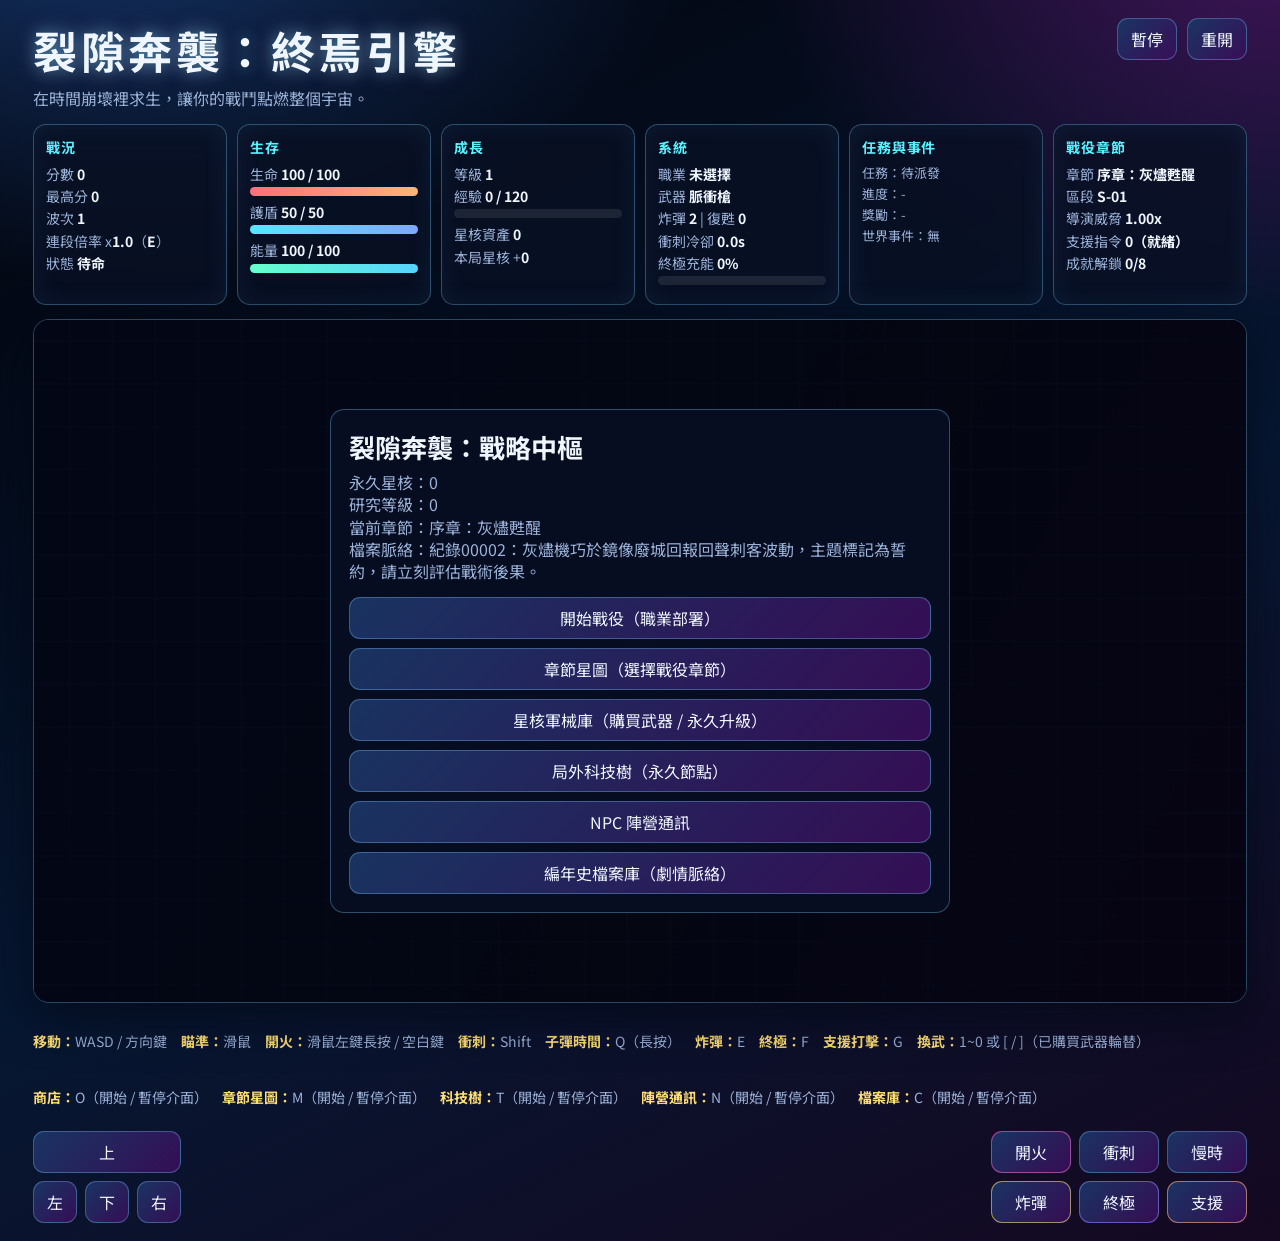
==== commit 55e7cd23: "Publish game" ====
--- a/index.html
+++ b/index.html
@@ -1,285 +1,137 @@
-<!DOCTYPE html>
+<!doctype html>
 <html lang="zh-Hant">
-<head>
-<meta charset="utf-8" />
-<meta name="viewport" content="width=device-width, initial-scale=1" />
-<title>家教上課紀錄</title>
-<style>
-  /* 背景主題：依時段切換 */
-  body{
-    margin:0;
-    font-family:system-ui,-apple-system,"Noto Sans TC",sans-serif;
-    color:#e8ebff;
-    padding:20px;
-    transition: background 0.8s ease, color 0.3s ease;
-  }
-  /* 夜晚（預設） */
-  body.night{ background:#0f1222; }
-  /* 清晨 */
-  body.morning{ background:linear-gradient(180deg,#89cff0,#f7fbff); color:#102033; }
-  /* 白天 */
-  body.day{ background:linear-gradient(180deg,#87ceeb,#f0f8ff); color:#0e1a2b; }
-  /* 傍晚 */
-  body.evening{ background:linear-gradient(180deg,#ff9966,#663399); }
+  <head>
+    <meta charset="UTF-8" />
+    <meta name="viewport" content="width=device-width, initial-scale=1.0" />
+    <title>裂隙奔襲：終焉引擎</title>
+    <link rel="stylesheet" href="./src/styles.css" />
+  </head>
+  <body>
+    <main class="shell">
+      <header class="topbar">
+        <div>
+          <h1>裂隙奔襲：終焉引擎</h1>
+          <p class="tagline">在時間崩壞裡求生，讓你的戰鬥點燃整個宇宙。</p>
+        </div>
+        <div class="quick-actions">
+          <button id="pauseBtn" type="button">暫停</button>
+          <button id="restartBtn" type="button">重開</button>
+        </div>
+      </header>
 
-  .wrap{max-width:960px;margin:auto}
-  h1{margin:0 0 10px}
+      <section class="hud">
+        <article class="panel">
+          <h2>戰況</h2>
+          <p>分數 <span id="score">0</span></p>
+          <p>最高分 <span id="highScore">0</span></p>
+          <p>波次 <span id="wave">1</span></p>
+          <p>連段倍率 x<span id="combo">1.0</span>（<span id="comboRank">E</span>）</p>
+          <p>狀態 <span id="status">待命</span></p>
+        </article>
 
-  .card{
-    background:rgba(17,20,38,.84);
-    backdrop-filter:saturate(1.2) blur(4px);
-    padding:16px;border-radius:12px;margin-bottom:16px;
-    border:1px solid rgba(255,255,255,.08);
-  }
-  /* 白天/清晨時卡片偏亮 */
-  body.day .card, body.morning .card{
-    background:rgba(255,255,255,.75);
-    color:#0e1a2b;
-    border-color:rgba(0,0,0,.06);
-  }
-  body.day th, body.morning th{ color:#23334a; background:#e9f3ff; }
-  body.day input, body.day select, body.day textarea,
-  body.morning input, body.morning select, body.morning textarea{
-    background:#ffffff; color:#0e1a2b; border:1px solid #c7d7ea;
-  }
+        <article class="panel">
+          <h2>生存</h2>
+          <p>生命 <span id="hpText">100 / 100</span></p>
+          <div class="meter"><div id="hpBar"></div></div>
+          <p>護盾 <span id="shieldText">50 / 50</span></p>
+          <div class="meter"><div id="shieldBar"></div></div>
+          <p>能量 <span id="energyText">100 / 100</span></p>
+          <div class="meter"><div id="energyBar"></div></div>
+        </article>
 
-  label{display:block;margin:6px 0 2px;font-size:14px;color:#a6acd3}
-  body.day label, body.morning label{ color:#4a5d78; }
+        <article class="panel">
+          <h2>成長</h2>
+          <p>等級 <span id="level">1</span></p>
+          <p>經驗 <span id="xpText">0 / 120</span></p>
+          <div class="meter"><div id="xpBar"></div></div>
+          <p>星核資產 <span id="cores">0</span></p>
+          <p>本局星核 +<span id="runCores">0</span></p>
+        </article>
 
-  input,select,textarea{
-    width:100%;padding:8px;border-radius:8px;border:1px solid #333;background:#0f1325;color:#fff
-  }
-  textarea{min-height:44px;resize:vertical}
+        <article class="panel">
+          <h2>系統</h2>
+          <p>職業 <span id="pilotClass">未選擇</span></p>
+          <p>武器 <span id="weapon">脈衝槍</span></p>
+          <p>炸彈 <span id="bombs">2</span> | 復甦 <span id="revives">0</span></p>
+          <p>衝刺冷卻 <span id="dashCd">0.0s</span></p>
+          <p>終極充能 <span id="ultText">0%</span></p>
+          <div class="meter"><div id="ultBar"></div></div>
+        </article>
 
-  table{width:100%;border-collapse:collapse;margin-top:10px;background:transparent}
-  th,td{padding:8px;border-bottom:1px solid rgba(255,255,255,.12);text-align:left}
-  th{background:#141838;color:#cfd6ff;position:sticky;top:0}
+        <article class="panel mission-panel">
+          <h2>任務與事件</h2>
+          <p id="missionTitle">任務：準備中</p>
+          <p id="missionProgress">進度：0 / 0</p>
+          <p id="missionReward">獎勵：-</p>
+          <p id="eventText">世界事件：無</p>
+        </article>
 
-  button{padding:8px 12px;border:none;border-radius:8px;cursor:pointer;margin-right:6px;font-weight:600}
-  .ok{background:#39d98a;color:#062016}
-  .danger{background:#ff6b6b;color:#300}
-  .secondary{background:#2c3152;color:#e8ebff}
-  .summary{font-size:16px;margin-top:8px}
-</style>
-</head>
-<body>
-<div class="wrap">
-  <h1>家教上課紀錄</h1>
+        <article class="panel">
+          <h2>戰役章節</h2>
+          <p>章節 <span id="chapterName">序章：灰燼甦醒</span></p>
+          <p>區段 <span id="chapterSector">S-01</span></p>
+          <p>導演威脅 <span id="threatText">1.00x</span></p>
+          <p>支援指令 <span id="allyText">0</span></p>
+          <p>成就解鎖 <span id="achievementText">0</span></p>
+        </article>
+      </section>
 
-  <!-- 每小時薪水設定 -->
-  <div class="card">
-    <label>請輸入每小時薪水（元）</label>
-    <input type="number" id="salary" placeholder="例如 800">
-    <button class="ok" id="saveSalary">儲存薪水</button>
-    <div class="summary">目前設定：<span id="salaryDisplay">尚未設定</span></div>
-  </div>
+      <section class="arena-wrap">
+        <canvas id="arena" width="960" height="540" aria-label="戰鬥區域"></canvas>
 
-  <!-- 新增紀錄 -->
-  <div class="card">
-    <label>日期</label>
-    <input type="date" id="date">
-    <label>開始時間</label>
-    <input type="time" id="time" step="300">
-    <label>時長</label>
-    <select id="dur">
-      <option value="60">1 小時</option>
-      <option value="90">1.5 小時</option>
-      <option value="120">2 小時</option>
-    </select>
-    <label>備註</label>
-    <textarea id="note" placeholder="例如：第 7 章 7-3 題型 B，測驗 80 分"></textarea><br>
-    <button class="ok" id="addBtn">新增紀錄</button>
-    <button class="secondary" id="exportBtn">匯出 CSV</button>
-    <button class="danger" id="clearBtn">清空全部</button>
-    <div class="summary">
-      累積總金額：<span id="totalMoney">0</span> 元<br>
-      學生應付金額：<span id="studentDue">0</span> 元
-      <button class="ok" id="payBtn">付款</button>
-    </div>
-  </div>
+        <div id="overlay" class="overlay hidden">
+          <div class="overlay-card">
+            <h2 id="overlayTitle">標題</h2>
+            <p id="overlayText">內容</p>
+            <div id="overlayActions" class="overlay-actions"></div>
+          </div>
+        </div>
 
-  <!-- 紀錄表格 -->
-  <div class="card">
-    <h3>紀錄</h3>
-    <table>
-      <thead>
-        <tr>
-          <th>#</th><th>日期</th><th>開始</th><th>結束</th>
-          <th>時長</th><th>金額</th><th>備註</th><th>操作</th>
-        </tr>
-      </thead>
-      <tbody id="tbody"></tbody>
-    </table>
-  </div>
-</div>
+        <div id="feed" class="feed" aria-live="polite"></div>
 
-<script>
-/* 台北時區固定 */
-const tz="Asia/Taipei";
-const $=id=>document.getElementById(id);
+        <div id="dialogueBox" class="dialogue hidden" aria-live="polite">
+          <p id="dialogueSpeaker" class="dialogue-speaker">NPC</p>
+          <p id="dialogueText" class="dialogue-text">...</p>
+        </div>
+      </section>
 
-/* 資料儲存鍵升級到 v4（含金額） */
-let sessions=JSON.parse(localStorage.getItem("tutor_sessions_v4")||"[]");
-let salary=JSON.parse(localStorage.getItem("tutor_salary")||"0");
-let studentDue=JSON.parse(localStorage.getItem("tutor_due")||"0");
+      <section class="controls-help">
+        <p><strong>移動：</strong>WASD / 方向鍵</p>
+        <p><strong>瞄準：</strong>滑鼠</p>
+        <p><strong>開火：</strong>滑鼠左鍵長按 / 空白鍵</p>
+        <p><strong>衝刺：</strong>Shift</p>
+        <p><strong>子彈時間：</strong>Q（長按）</p>
+        <p><strong>炸彈：</strong>E</p>
+        <p><strong>終極：</strong>F</p>
+        <p><strong>支援打擊：</strong>G</p>
+        <p><strong>換武：</strong>1~0 或 [ / ]（已購買武器輪替）</p>
+        <p><strong>商店：</strong>O（開始 / 暫停介面）</p>
+        <p><strong>章節星圖：</strong>M（開始 / 暫停介面）</p>
+        <p><strong>科技樹：</strong>T（開始 / 暫停介面）</p>
+        <p><strong>陣營通訊：</strong>N（開始 / 暫停介面）</p>
+        <p><strong>檔案庫：</strong>C（開始 / 暫停介面）</p>
+      </section>
 
-/* 時間格式工具 */
-function fmtDate(d){return new Intl.DateTimeFormat("zh-Hant",{timeZone:tz,dateStyle:"medium"}).format(d);}
-function fmtTime(d){return new Intl.DateTimeFormat("zh-Hant",{timeZone:tz,hour:"2-digit",minute:"2-digit",hour12:false}).format(d);}
+      <section class="touch-pad" aria-label="觸控操作">
+        <div class="move-pad">
+          <button data-touch="up">上</button>
+          <div class="row">
+            <button data-touch="left">左</button>
+            <button data-touch="down">下</button>
+            <button data-touch="right">右</button>
+          </div>
+        </div>
+        <div class="action-pad">
+          <button data-touch="fire">開火</button>
+          <button data-touch="dash">衝刺</button>
+          <button data-touch="slow">慢時</button>
+          <button data-touch="bomb">炸彈</button>
+          <button data-touch="ult">終極</button>
+          <button data-touch="support">支援</button>
+        </div>
+      </section>
+    </main>
 
-/* 背景隨時間切換 */
-function updateBackground(){
-  const now=new Date(new Date().toLocaleString("en-US",{timeZone:tz}));
-  const h=now.getHours();
-  document.body.classList.remove("morning","day","evening","night");
-  if(h>=5 && h<9) document.body.classList.add("morning");
-  else if(h>=9 && h<17) document.body.classList.add("day");
-  else if(h>=17 && h<19) document.body.classList.add("evening");
-  else document.body.classList.add("night");
-}
-updateBackground();
-setInterval(updateBackground, 60*1000);
-
-/* 介面渲染與存取 */
-function save(){ localStorage.setItem("tutor_sessions_v4", JSON.stringify(sessions)); }
-function currency(n){ return (Math.round(n)).toString(); }
-
-function updateDisplay(){
-  $("salaryDisplay").textContent = salary>0 ? currency(salary)+" 元/小時" : "尚未設定";
-  const total = sessions.reduce((a,s)=>a+(s.money||0),0);
-  $("totalMoney").textContent = currency(total);
-  $("studentDue").textContent = currency(studentDue);
-}
-
-function render(){
-  const tbody=$("tbody");
-  tbody.innerHTML="";
-  const sorted = sessions.slice().sort((a,b)=> new Date(b.start) - new Date(a.start));
-  sorted.forEach((s,idx)=>{
-    const tr=document.createElement("tr");
-    tr.innerHTML = `
-      <td>${sorted.length - idx}</td>
-      <td>${fmtDate(new Date(s.start))}</td>
-      <td>${fmtTime(new Date(s.start))}</td>
-      <td>${fmtTime(new Date(s.end))}</td>
-      <td>${s.dur} 分鐘</td>
-      <td>${currency(s.money)} 元</td>
-      <td><input data-id="${s.id}" value="${s.note||""}" class="note" style="width:100%;padding:6px;border-radius:6px;border:1px solid rgba(255,255,255,.15);background:transparent;color:inherit"/></td>
-      <td><button data-id="${s.id}" class="del secondary">刪除</button></td>
-    `;
-    tbody.appendChild(tr);
-  });
-
-  /* 備註即時存 */
-  tbody.querySelectorAll(".note").forEach(el=>{
-    el.addEventListener("change", ()=>{
-      const rec = sessions.find(r=> r.id == el.dataset.id);
-      if(rec){ rec.note = el.value; save(); }
-    });
-  });
-
-  /* 刪除單筆 */
-  tbody.querySelectorAll(".del").forEach(btn=>{
-    btn.addEventListener("click", ()=>{
-      const id = btn.dataset.id;
-      if(confirm("確定刪除此筆紀錄？")){
-        const rec = sessions.find(r=> r.id == id);
-        if(rec){
-          /* 刪除時，學生應付金額也應扣回這筆尚未付款的金額
-             這裡保守作法：不主動回沖 studentDue，避免已對帳混亂。
-             需要回沖的話，打開下一行： */
-          // studentDue = Math.max(0, studentDue - (rec.money||0));
-          sessions = sessions.filter(r=> r.id != id);
-          save();
-          // localStorage.setItem("tutor_due", JSON.stringify(studentDue));
-          render(); updateDisplay();
-        }
-      }
-    });
-  });
-
-  updateDisplay();
-}
-
-/* 預設填入現在日期時間（四捨五入到 5 分鐘） */
-function initDefaults(){
-  const now=new Date(new Date().toLocaleString("en-US",{timeZone:tz}));
-  const mins=now.getMinutes();
-  const rounded=Math.round(mins/5)*5;
-  now.setMinutes(rounded,0,0);
-  $("date").value = now.toISOString().slice(0,10);
-  $("time").value = `${String(now.getHours()).padStart(2,"0")}:${String(now.getMinutes()).padStart(2,"0")}`;
-}
-
-/* 事件綁定 */
-$("saveSalary").addEventListener("click", ()=>{
-  const val = parseInt($("salary").value, 10);
-  if(!val || val<=0) return alert("請輸入正確薪水（正整數）");
-  salary = val;
-  localStorage.setItem("tutor_salary", JSON.stringify(salary));
-  updateDisplay();
-});
-
-$("addBtn").addEventListener("click", ()=>{
-  if(salary<=0) return alert("請先設定薪水");
-  const date=$("date").value, time=$("time").value, dur=parseInt($("dur").value,10);
-  if(!date || !time) return alert("請填日期與時間");
-  const start=new Date(`${date}T${time}:00+08:00`);
-  const end=new Date(start.getTime() + dur*60000);
-  const money = Math.round((dur/60)*salary);
-  sessions.push({
-    id: Date.now(),
-    start: start.toISOString(),
-    end: end.toISOString(),
-    dur: dur,
-    note: $("note").value,
-    money: money
-  });
-  studentDue += money;
-  localStorage.setItem("tutor_due", JSON.stringify(studentDue));
-  save(); render(); $("note").value=""; initDefaults();
-});
-
-$("exportBtn").addEventListener("click", ()=>{
-  const rows=[["日期","開始","結束","時長(分鐘)","金額","備註"]];
-  sessions.forEach(s=>{
-    rows.push([
-      fmtDate(new Date(s.start)),
-      fmtTime(new Date(s.start)),
-      fmtTime(new Date(s.end)),
-      s.dur,
-      currency(s.money),
-      s.note||""
-    ]);
-  });
-  const csv = rows.map(r=> r.map(v=>`"${String(v).replace(/"/g,'""')}"`).join(",")).join("\r\n");
-  const blob=new Blob([csv],{type:"text/csv;charset=utf-8"});
-  const url=URL.createObjectURL(blob);
-  const a=document.createElement("a");
-  a.href=url; a.download="tutor_records.csv"; a.click();
-  URL.revokeObjectURL(url);
-});
-
-$("clearBtn").addEventListener("click", ()=>{
-  if(confirm("這會刪除本機全部紀錄並清空應付金額，確定嗎？")){
-    sessions=[]; save();
-    studentDue=0; localStorage.setItem("tutor_due","0");
-    render(); initDefaults();
-  }
-});
-
-$("payBtn").addEventListener("click", ()=>{
-  if(studentDue<=0) return alert("目前沒有未付金額。");
-  if(confirm(`確認收到付款：${currency(studentDue)} 元？`)){
-    studentDue=0;
-    localStorage.setItem("tutor_due","0");
-    updateDisplay();
-  }
-});
-
-/* 初始化 */
-initDefaults();
-render();
-</script>
-</body>
+    <script type="module" src="./src/riftGame.js"></script>
+  </body>
 </html>
--- a/src/styles.css
+++ b/src/styles.css
@@ -0,0 +1,357 @@
+@import url("https://fonts.googleapis.com/css2?family=Noto+Sans+TC:wght@500;700;900&family=Orbitron:wght@500;700&display=swap");
+
+:root {
+  --bg-top: #02030a;
+  --bg-mid: #061732;
+  --bg-bottom: #150821;
+  --panel-bg: rgba(9, 16, 36, 0.82);
+  --panel-border: rgba(120, 201, 255, 0.34);
+  --text-main: #eff6ff;
+  --text-sub: #9bb2d9;
+  --accent-a: #59f2ff;
+  --accent-b: #ff66c6;
+  --accent-c: #ffdf70;
+  --danger: #ff6d82;
+  --ok: #7bffb2;
+}
+
+* {
+  box-sizing: border-box;
+}
+
+html,
+body {
+  margin: 0;
+  min-height: 100%;
+}
+
+body {
+  font-family: "Noto Sans TC", "Segoe UI", sans-serif;
+  color: var(--text-main);
+  background:
+    radial-gradient(1100px 720px at 8% -10%, #16386f 0%, transparent 56%),
+    radial-gradient(980px 780px at 100% -8%, #45155d 0%, transparent 54%),
+    linear-gradient(155deg, var(--bg-top), var(--bg-mid) 56%, var(--bg-bottom));
+}
+
+.shell {
+  width: min(1250px, 100%);
+  margin: 0 auto;
+  padding: 18px;
+}
+
+.topbar {
+  display: flex;
+  justify-content: space-between;
+  align-items: flex-start;
+  gap: 12px;
+  margin-bottom: 14px;
+}
+
+.topbar h1 {
+  margin: 0;
+  font-family: "Orbitron", "Noto Sans TC", sans-serif;
+  font-size: clamp(24px, 4vw, 44px);
+  letter-spacing: 0.08em;
+  text-transform: uppercase;
+  text-shadow:
+    0 0 16px rgba(89, 242, 255, 0.45),
+    0 0 26px rgba(255, 102, 198, 0.28);
+}
+
+.tagline {
+  margin: 4px 0 0;
+  color: var(--text-sub);
+}
+
+.quick-actions {
+  display: flex;
+  gap: 10px;
+}
+
+button {
+  border: 1px solid var(--panel-border);
+  border-radius: 11px;
+  padding: 8px 13px;
+  color: var(--text-main);
+  font: inherit;
+  background: linear-gradient(135deg, rgba(26, 54, 101, 0.95), rgba(57, 14, 89, 0.92));
+  cursor: pointer;
+  transition: transform 130ms ease, filter 130ms ease;
+}
+
+button:hover {
+  filter: brightness(1.1);
+}
+
+button:active {
+  transform: translateY(1px) scale(0.98);
+}
+
+.hud {
+  display: grid;
+  grid-template-columns: repeat(6, minmax(190px, 1fr));
+  gap: 10px;
+  margin-bottom: 14px;
+}
+
+.panel {
+  padding: 12px;
+  border-radius: 13px;
+  border: 1px solid var(--panel-border);
+  background: var(--panel-bg);
+  backdrop-filter: blur(7px);
+  box-shadow: inset 0 0 26px rgba(99, 180, 255, 0.08);
+}
+
+.panel h2 {
+  margin: 0 0 8px;
+  font-size: 14px;
+  letter-spacing: 0.06em;
+  color: var(--accent-a);
+}
+
+.panel p {
+  margin: 4px 0;
+  color: var(--text-sub);
+  font-size: 14px;
+  line-height: 1.3;
+}
+
+.panel span {
+  color: var(--text-main);
+  font-weight: 700;
+}
+
+.mission-panel p {
+  font-size: 13px;
+}
+
+.meter {
+  width: 100%;
+  height: 9px;
+  border-radius: 999px;
+  overflow: hidden;
+  background: rgba(255, 255, 255, 0.09);
+  margin-bottom: 7px;
+}
+
+.meter > div {
+  width: 40%;
+  height: 100%;
+  transition: width 100ms linear;
+}
+
+#hpBar {
+  background: linear-gradient(90deg, #ff6f7a, #ffb474);
+}
+
+#shieldBar {
+  background: linear-gradient(90deg, #58e6ff, #80a7ff);
+}
+
+#energyBar {
+  background: linear-gradient(90deg, #66ffcb, #57d3ff);
+}
+
+#xpBar {
+  background: linear-gradient(90deg, #ffd867, #ffa65d);
+}
+
+#ultBar {
+  background: linear-gradient(90deg, #ff6fd5, #8b7dff);
+}
+
+.arena-wrap {
+  position: relative;
+  border-radius: 16px;
+  overflow: hidden;
+  border: 1px solid var(--panel-border);
+  box-shadow:
+    0 16px 45px rgba(3, 8, 20, 0.65),
+    inset 0 0 44px rgba(89, 242, 255, 0.08);
+  background: #020410;
+}
+
+#arena {
+  display: block;
+  width: 100%;
+  aspect-ratio: 16 / 9;
+  background: linear-gradient(160deg, #08112a, #060914);
+}
+
+.overlay {
+  position: absolute;
+  inset: 0;
+  display: grid;
+  place-items: center;
+  background: rgba(2, 4, 14, 0.74);
+  padding: 18px;
+  z-index: 3;
+}
+
+.overlay.hidden {
+  display: none;
+}
+
+.overlay-card {
+  width: min(620px, 100%);
+  padding: 18px;
+  border-radius: 14px;
+  border: 1px solid var(--panel-border);
+  background: rgba(8, 14, 34, 0.94);
+}
+
+.overlay-card h2 {
+  margin: 0 0 6px;
+  font-size: 26px;
+}
+
+.overlay-card p {
+  margin: 0 0 14px;
+  color: var(--text-sub);
+  line-height: 1.4;
+  white-space: pre-line;
+}
+
+.overlay-actions {
+  display: grid;
+  gap: 9px;
+}
+
+.upgrade-btn {
+  text-align: left;
+  line-height: 1.35;
+  padding: 10px 12px;
+}
+
+.feed {
+  position: absolute;
+  left: 10px;
+  bottom: 10px;
+  display: grid;
+  gap: 6px;
+  max-width: min(70%, 620px);
+  z-index: 2;
+  pointer-events: none;
+}
+
+.feed-item {
+  display: inline-block;
+  width: fit-content;
+  padding: 6px 10px;
+  border-radius: 999px;
+  border: 1px solid rgba(148, 202, 255, 0.38);
+  background: rgba(8, 15, 36, 0.7);
+  font-size: 13px;
+}
+
+.dialogue {
+  position: absolute;
+  left: 50%;
+  bottom: 14px;
+  transform: translateX(-50%);
+  width: min(90%, 780px);
+  padding: 10px 12px;
+  border-radius: 12px;
+  border: 1px solid rgba(164, 207, 255, 0.4);
+  background: linear-gradient(145deg, rgba(8, 14, 34, 0.92), rgba(19, 16, 50, 0.88));
+  box-shadow: 0 8px 24px rgba(2, 6, 16, 0.6);
+  z-index: 4;
+}
+
+.dialogue.hidden {
+  display: none;
+}
+
+.dialogue-speaker {
+  margin: 0 0 4px;
+  color: #7fefff;
+  font-weight: 700;
+  letter-spacing: 0.04em;
+}
+
+.dialogue-text {
+  margin: 0;
+  color: #e8f2ff;
+  line-height: 1.35;
+}
+
+.controls-help {
+  display: flex;
+  flex-wrap: wrap;
+  gap: 8px 14px;
+  margin: 14px 0 10px;
+  color: var(--text-sub);
+  font-size: 14px;
+}
+
+.controls-help strong {
+  color: var(--accent-c);
+  font-weight: 700;
+}
+
+.touch-pad {
+  display: flex;
+  justify-content: space-between;
+  gap: 14px;
+}
+
+.move-pad,
+.action-pad {
+  display: grid;
+  gap: 8px;
+}
+
+.move-pad .row {
+  display: flex;
+  gap: 8px;
+}
+
+.action-pad {
+  grid-template-columns: repeat(3, minmax(80px, 1fr));
+}
+
+[data-touch="fire"] {
+  border-color: rgba(255, 102, 198, 0.55);
+}
+
+[data-touch="bomb"] {
+  border-color: rgba(255, 223, 112, 0.58);
+}
+
+[data-touch="ult"] {
+  border-color: rgba(139, 125, 255, 0.6);
+}
+
+[data-touch="support"] {
+  border-color: rgba(255, 170, 122, 0.6);
+}
+
+@media (max-width: 1120px) {
+  .hud {
+    grid-template-columns: repeat(2, minmax(210px, 1fr));
+  }
+
+  .mission-panel {
+    grid-column: span 2;
+  }
+}
+
+@media (max-width: 760px) {
+  .topbar {
+    flex-direction: column;
+  }
+
+  .hud {
+    grid-template-columns: 1fr;
+  }
+
+  .mission-panel {
+    grid-column: auto;
+  }
+
+  .touch-pad {
+    flex-direction: column;
+  }
+}
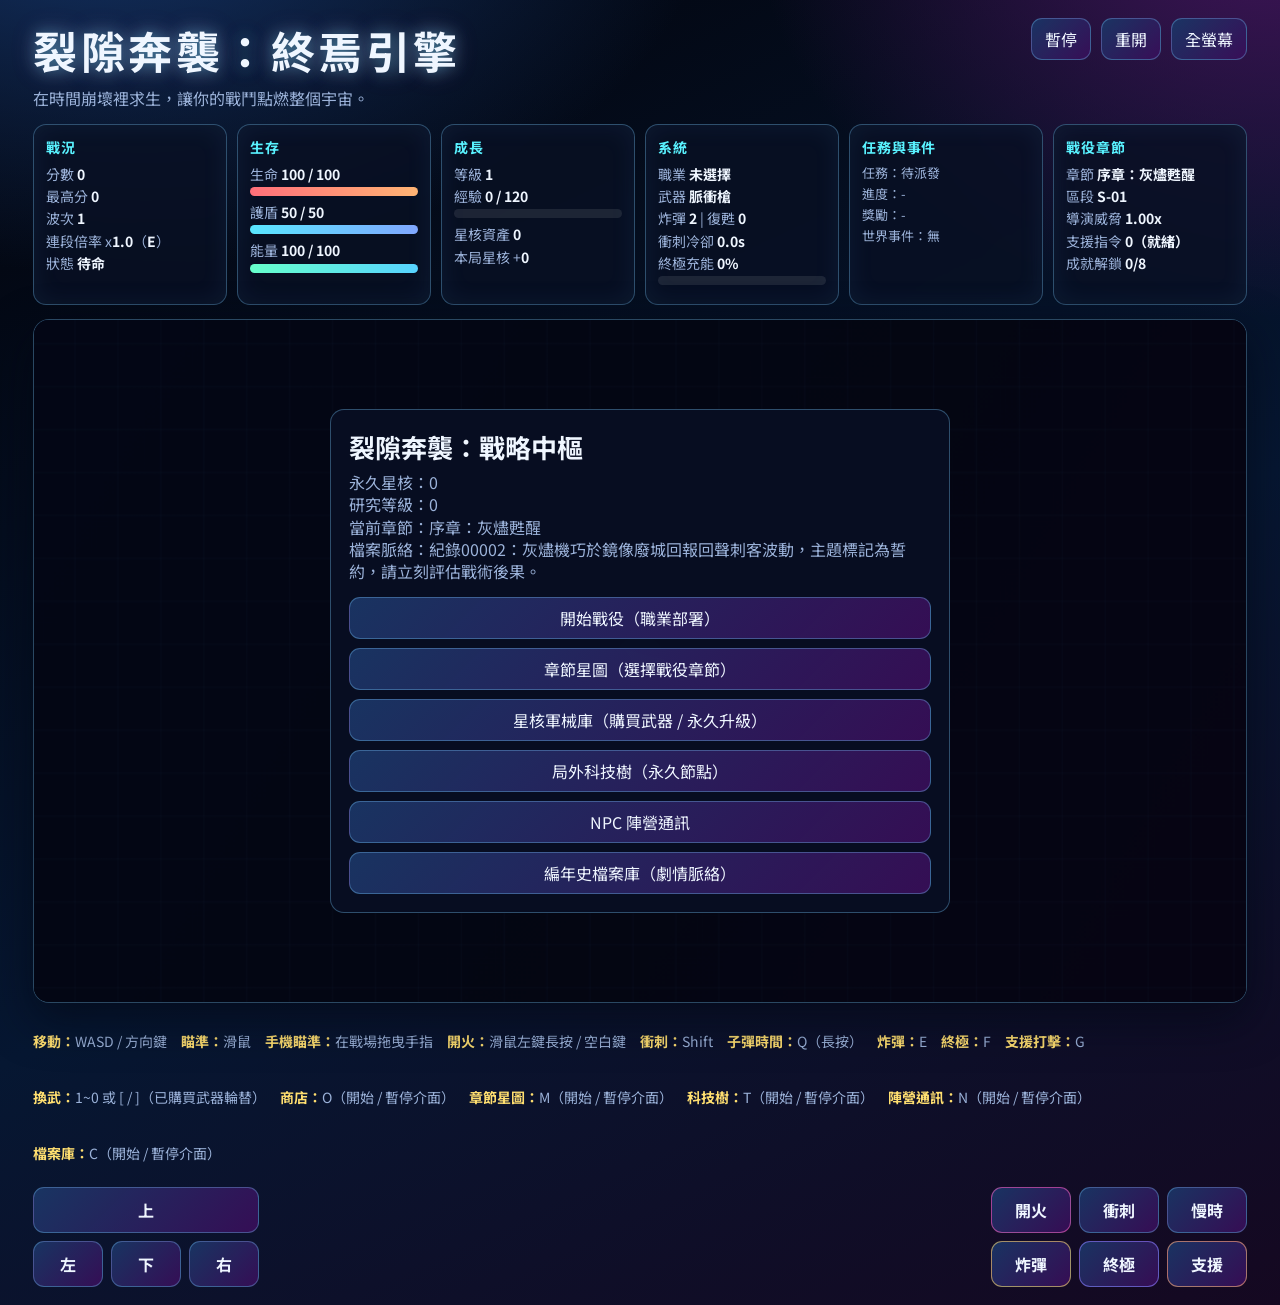
==== commit c15b1dba: "sync local project" ====
--- a/index.html
+++ b/index.html
@@ -16,6 +16,7 @@
         <div class="quick-actions">
           <button id="pauseBtn" type="button">暫停</button>
           <button id="restartBtn" type="button">重開</button>
+          <button id="fullBtn" type="button">全螢幕</button>
         </div>
       </header>
 
@@ -98,6 +99,7 @@
       <section class="controls-help">
         <p><strong>移動：</strong>WASD / 方向鍵</p>
         <p><strong>瞄準：</strong>滑鼠</p>
+        <p><strong>手機瞄準：</strong>在戰場拖曳手指</p>
         <p><strong>開火：</strong>滑鼠左鍵長按 / 空白鍵</p>
         <p><strong>衝刺：</strong>Shift</p>
         <p><strong>子彈時間：</strong>Q（長按）</p>
--- a/src/styles.css
+++ b/src/styles.css
@@ -28,6 +28,7 @@
 body {
   font-family: "Noto Sans TC", "Segoe UI", sans-serif;
   color: var(--text-main);
+  overscroll-behavior: none;
   background:
     radial-gradient(1100px 720px at 8% -10%, #16386f 0%, transparent 56%),
     radial-gradient(980px 780px at 100% -8%, #45155d 0%, transparent 54%),
@@ -177,6 +178,7 @@
   display: block;
   width: 100%;
   aspect-ratio: 16 / 9;
+  touch-action: none;
   background: linear-gradient(160deg, #08112a, #060914);
 }
 
@@ -295,6 +297,7 @@
   display: flex;
   justify-content: space-between;
   gap: 14px;
+  user-select: none;
 }
 
 .move-pad,
@@ -310,6 +313,13 @@
 
 .action-pad {
   grid-template-columns: repeat(3, minmax(80px, 1fr));
+}
+
+[data-touch] {
+  min-height: 46px;
+  min-width: 70px;
+  font-weight: 700;
+  touch-action: manipulation;
 }
 
 [data-touch="fire"] {
@@ -353,5 +363,25 @@
 
   .touch-pad {
     flex-direction: column;
-  }
-}
+    position: sticky;
+    bottom: 0;
+    z-index: 5;
+    padding: 8px;
+    border-radius: 12px;
+    background: rgba(4, 9, 24, 0.78);
+  }
+
+  .action-pad {
+    grid-template-columns: repeat(3, minmax(88px, 1fr));
+  }
+
+  [data-touch] {
+    min-height: 52px;
+    font-size: 16px;
+  }
+
+  .controls-help {
+    font-size: 13px;
+    gap: 6px 10px;
+  }
+}
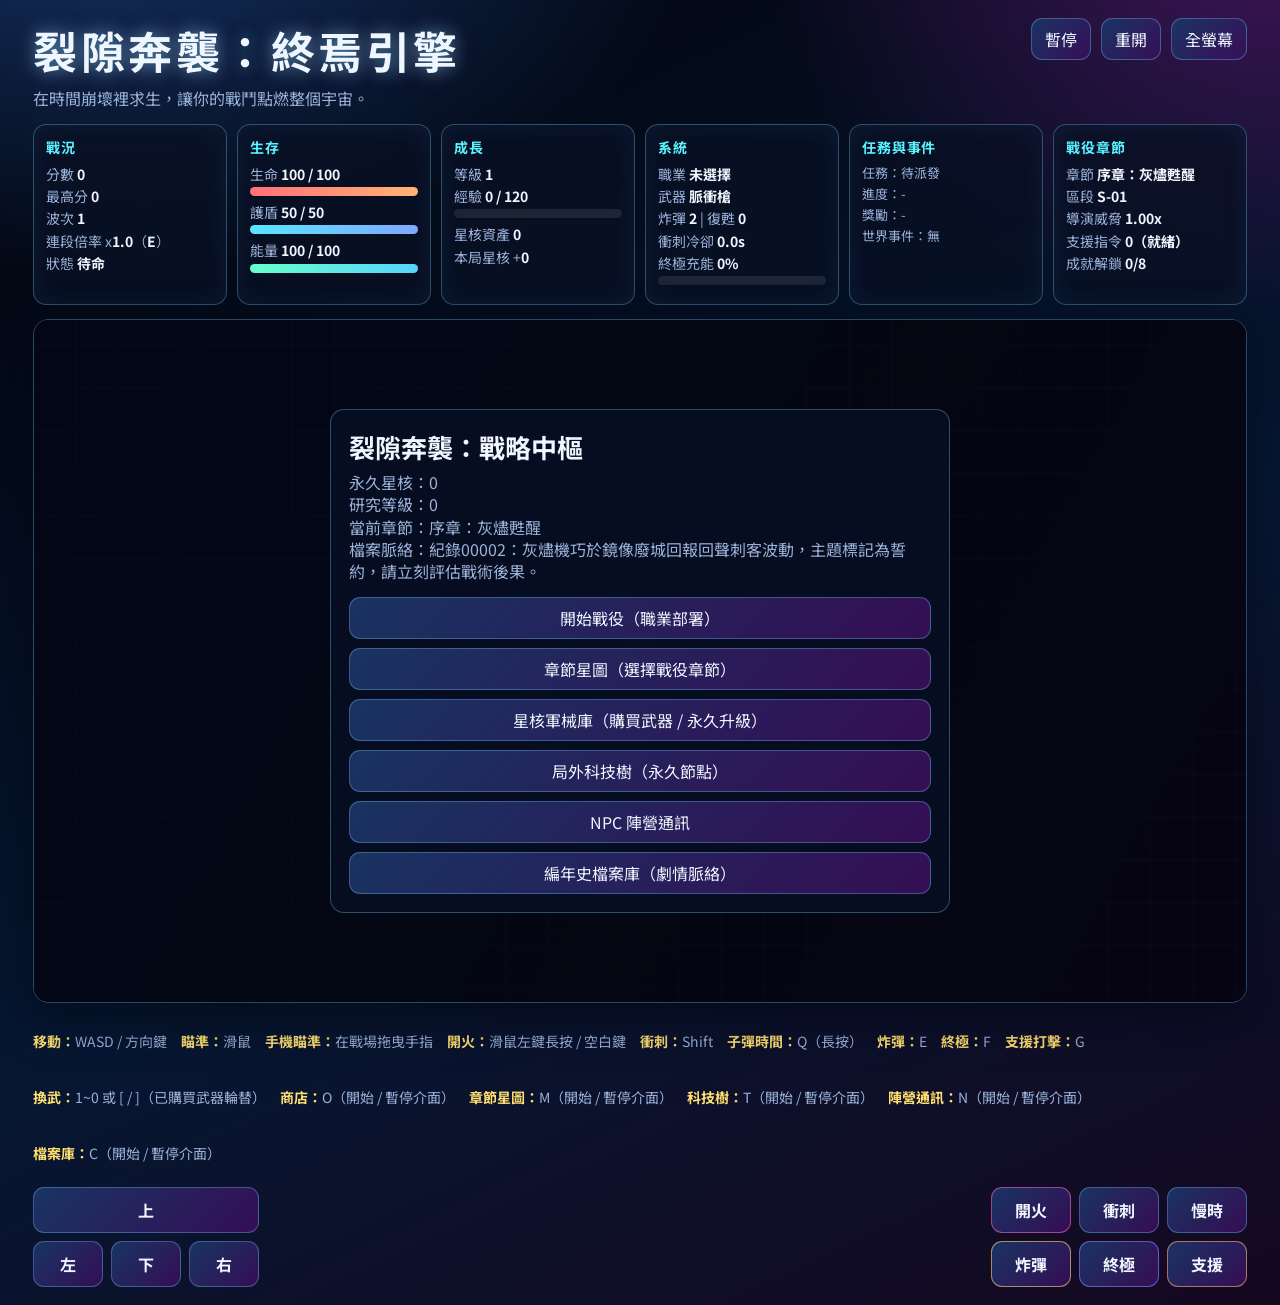
==== commit 47c63217: "Fix mobile overlay layout and landscape hint" ====
--- a/index.html
+++ b/index.html
@@ -8,6 +8,7 @@
   </head>
   <body>
     <main class="shell">
+      <p class="rotate-tip" role="status">建議橫向遊玩，可完整顯示戰略中樞與商店按鈕。</p>
       <header class="topbar">
         <div>
           <h1>裂隙奔襲：終焉引擎</h1>
--- a/src/styles.css
+++ b/src/styles.css
@@ -41,6 +41,17 @@
   padding: 18px;
 }
 
+.rotate-tip {
+  display: none;
+  margin: 0 0 10px;
+  padding: 10px 12px;
+  border-radius: 10px;
+  border: 1px solid rgba(255, 227, 148, 0.45);
+  background: rgba(74, 51, 9, 0.32);
+  color: #ffe7a8;
+  font-size: 14px;
+}
+
 .topbar {
   display: flex;
   justify-content: space-between;
@@ -190,6 +201,7 @@
   background: rgba(2, 4, 14, 0.74);
   padding: 18px;
   z-index: 3;
+  overflow: auto;
 }
 
 .overlay.hidden {
@@ -198,6 +210,8 @@
 
 .overlay-card {
   width: min(620px, 100%);
+  max-height: min(84vh, 760px);
+  overflow: auto;
   padding: 18px;
   border-radius: 14px;
   border: 1px solid var(--panel-border);
@@ -349,6 +363,31 @@
 }
 
 @media (max-width: 760px) {
+  .shell {
+    padding: 10px;
+  }
+
+  .rotate-tip {
+    display: block;
+  }
+
+  .overlay {
+    position: fixed;
+    inset: 0;
+    z-index: 50;
+    padding: 12px;
+  }
+
+  .overlay-card {
+    width: min(96vw, 760px);
+    max-height: 88vh;
+    padding: 14px;
+  }
+
+  .overlay-card h2 {
+    font-size: 22px;
+  }
+
   .topbar {
     flex-direction: column;
   }
@@ -384,4 +423,23 @@
     font-size: 13px;
     gap: 6px 10px;
   }
-}
+
+  body.overlay-open .touch-pad,
+  body.overlay-open .controls-help {
+    display: none;
+  }
+}
+
+@media (max-width: 900px) and (orientation: landscape) {
+  .rotate-tip {
+    display: none;
+  }
+
+  .hud {
+    grid-template-columns: repeat(3, minmax(170px, 1fr));
+  }
+
+  .panel p {
+    font-size: 13px;
+  }
+}
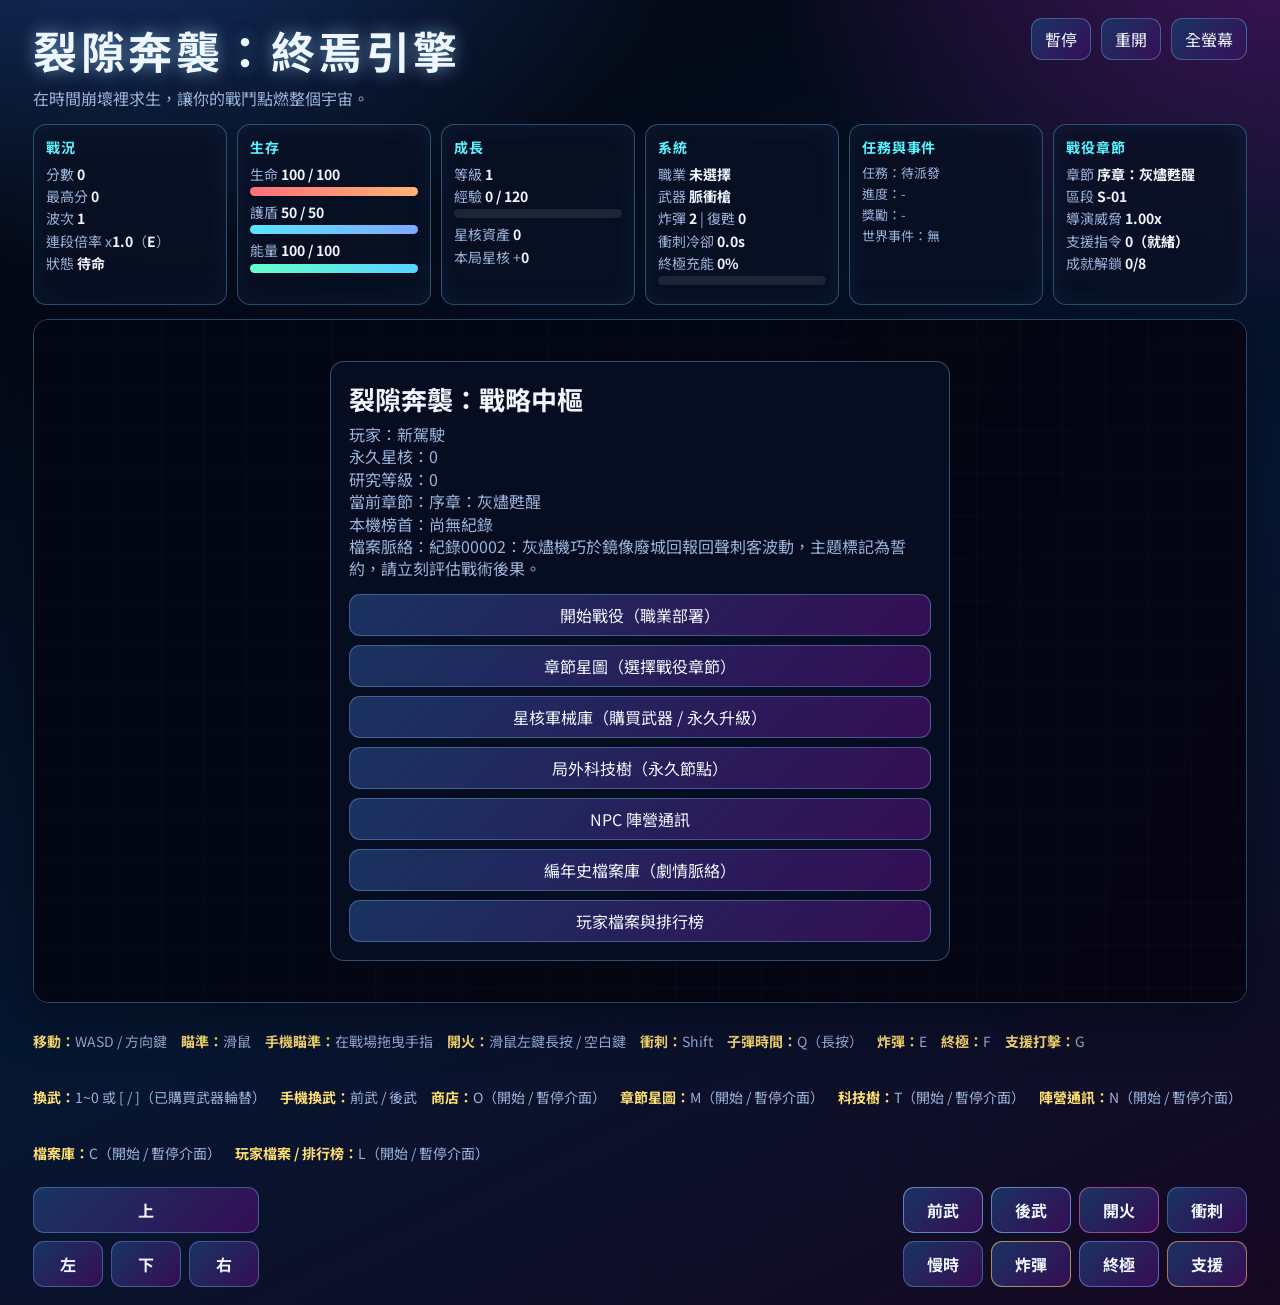
==== commit ecc76eb5: "Fix mobile overlay layout and landscape hint" ====
--- a/index.html
+++ b/index.html
@@ -108,11 +108,13 @@
         <p><strong>終極：</strong>F</p>
         <p><strong>支援打擊：</strong>G</p>
         <p><strong>換武：</strong>1~0 或 [ / ]（已購買武器輪替）</p>
+        <p><strong>手機換武：</strong>前武 / 後武</p>
         <p><strong>商店：</strong>O（開始 / 暫停介面）</p>
         <p><strong>章節星圖：</strong>M（開始 / 暫停介面）</p>
         <p><strong>科技樹：</strong>T（開始 / 暫停介面）</p>
         <p><strong>陣營通訊：</strong>N（開始 / 暫停介面）</p>
         <p><strong>檔案庫：</strong>C（開始 / 暫停介面）</p>
+        <p><strong>玩家檔案 / 排行榜：</strong>L（開始 / 暫停介面）</p>
       </section>
 
       <section class="touch-pad" aria-label="觸控操作">
@@ -125,6 +127,8 @@
           </div>
         </div>
         <div class="action-pad">
+          <button data-touch="prevWeapon">前武</button>
+          <button data-touch="nextWeapon">後武</button>
           <button data-touch="fire">開火</button>
           <button data-touch="dash">衝刺</button>
           <button data-touch="slow">慢時</button>
--- a/src/styles.css
+++ b/src/styles.css
@@ -326,7 +326,7 @@
 }
 
 .action-pad {
-  grid-template-columns: repeat(3, minmax(80px, 1fr));
+  grid-template-columns: repeat(4, minmax(80px, 1fr));
 }
 
 [data-touch] {
@@ -350,6 +350,11 @@
 
 [data-touch="support"] {
   border-color: rgba(255, 170, 122, 0.6);
+}
+
+[data-touch="prevWeapon"],
+[data-touch="nextWeapon"] {
+  border-color: rgba(145, 198, 255, 0.58);
 }
 
 @media (max-width: 1120px) {
@@ -411,7 +416,7 @@
   }
 
   .action-pad {
-    grid-template-columns: repeat(3, minmax(88px, 1fr));
+    grid-template-columns: repeat(4, minmax(82px, 1fr));
   }
 
   [data-touch] {
